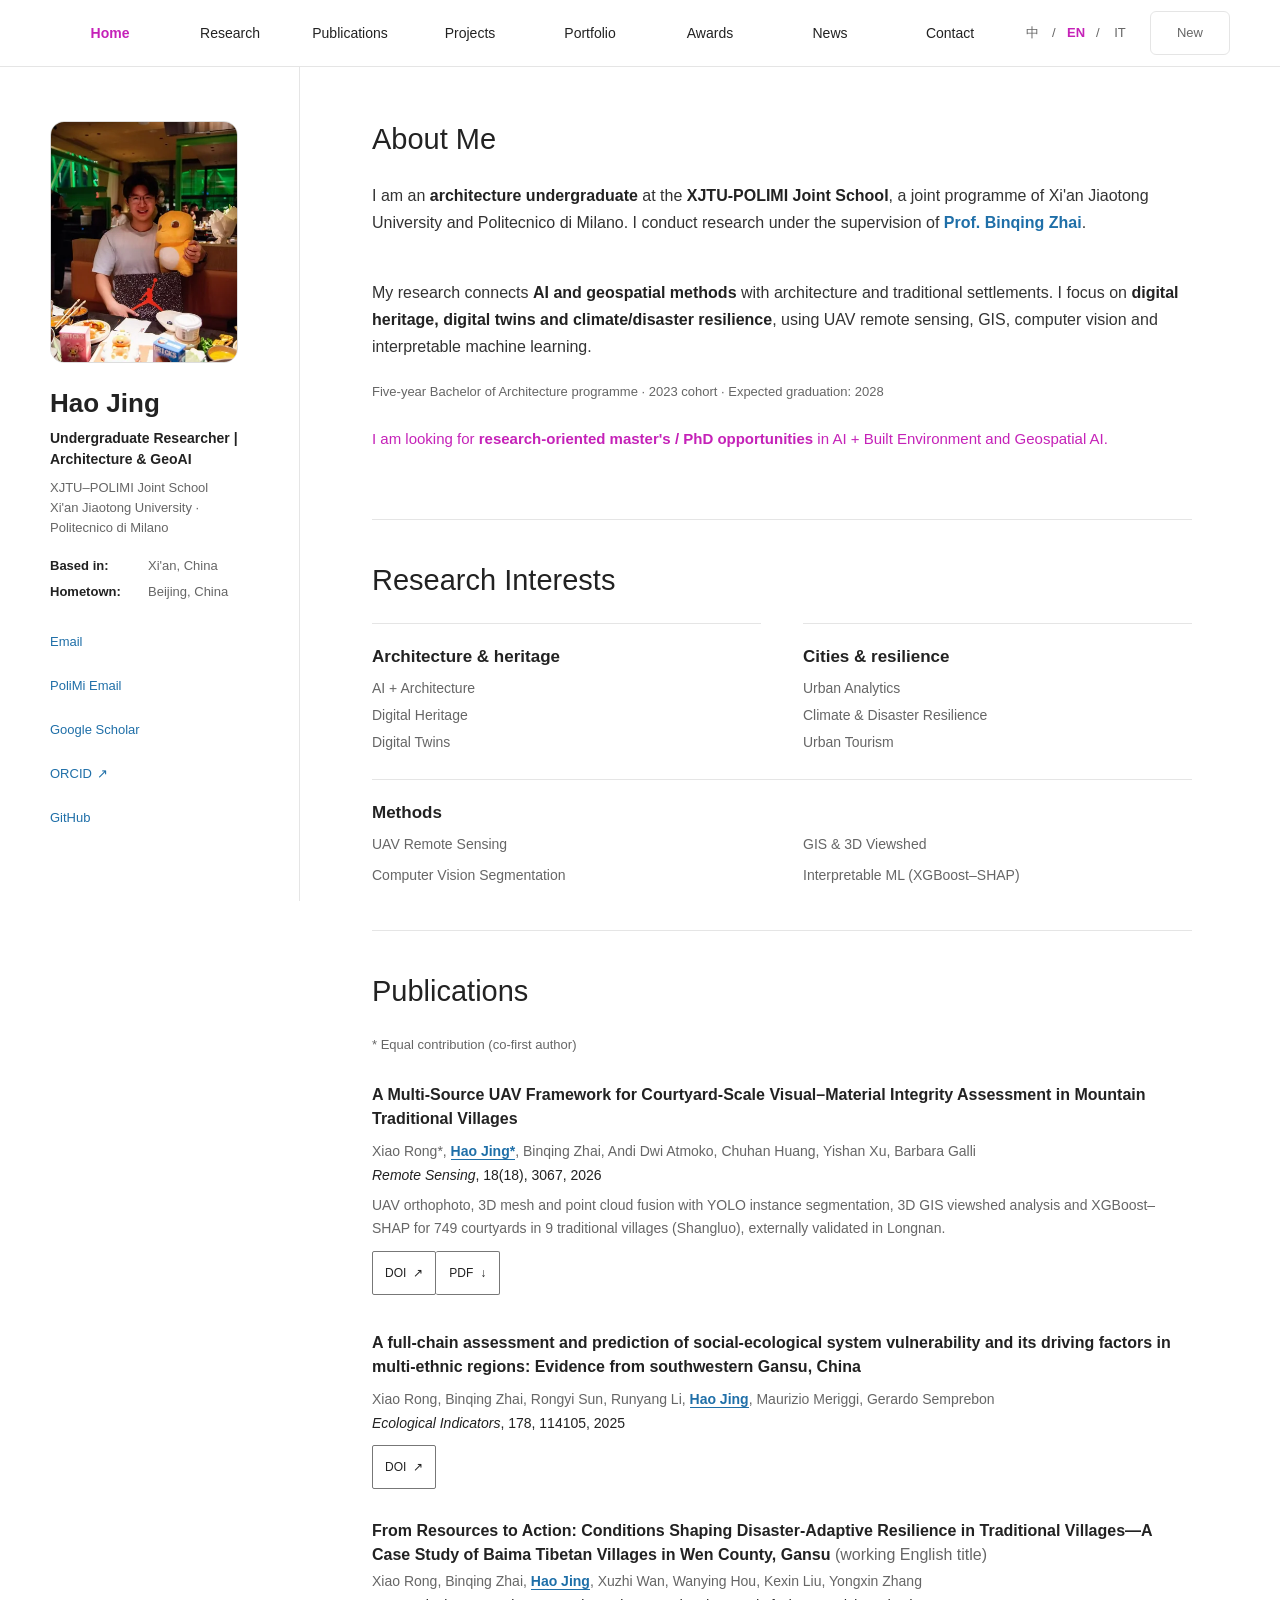
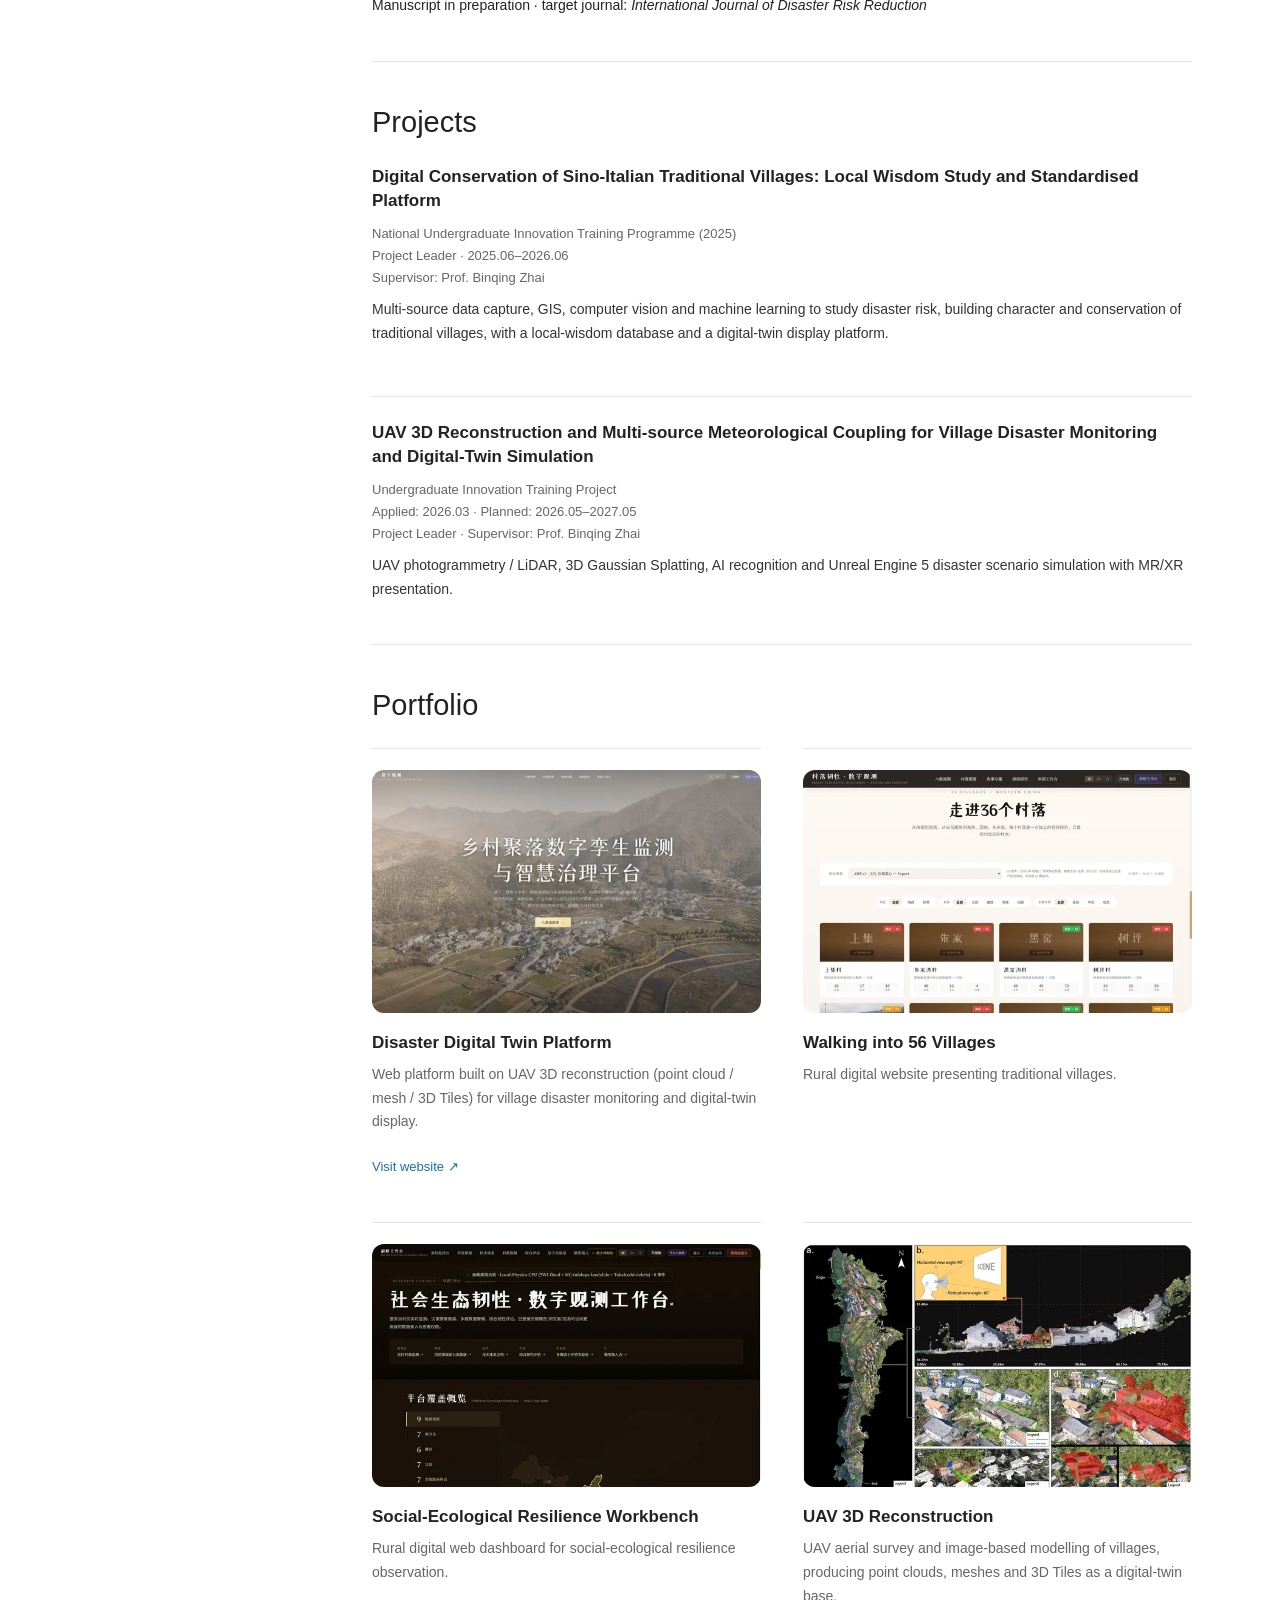
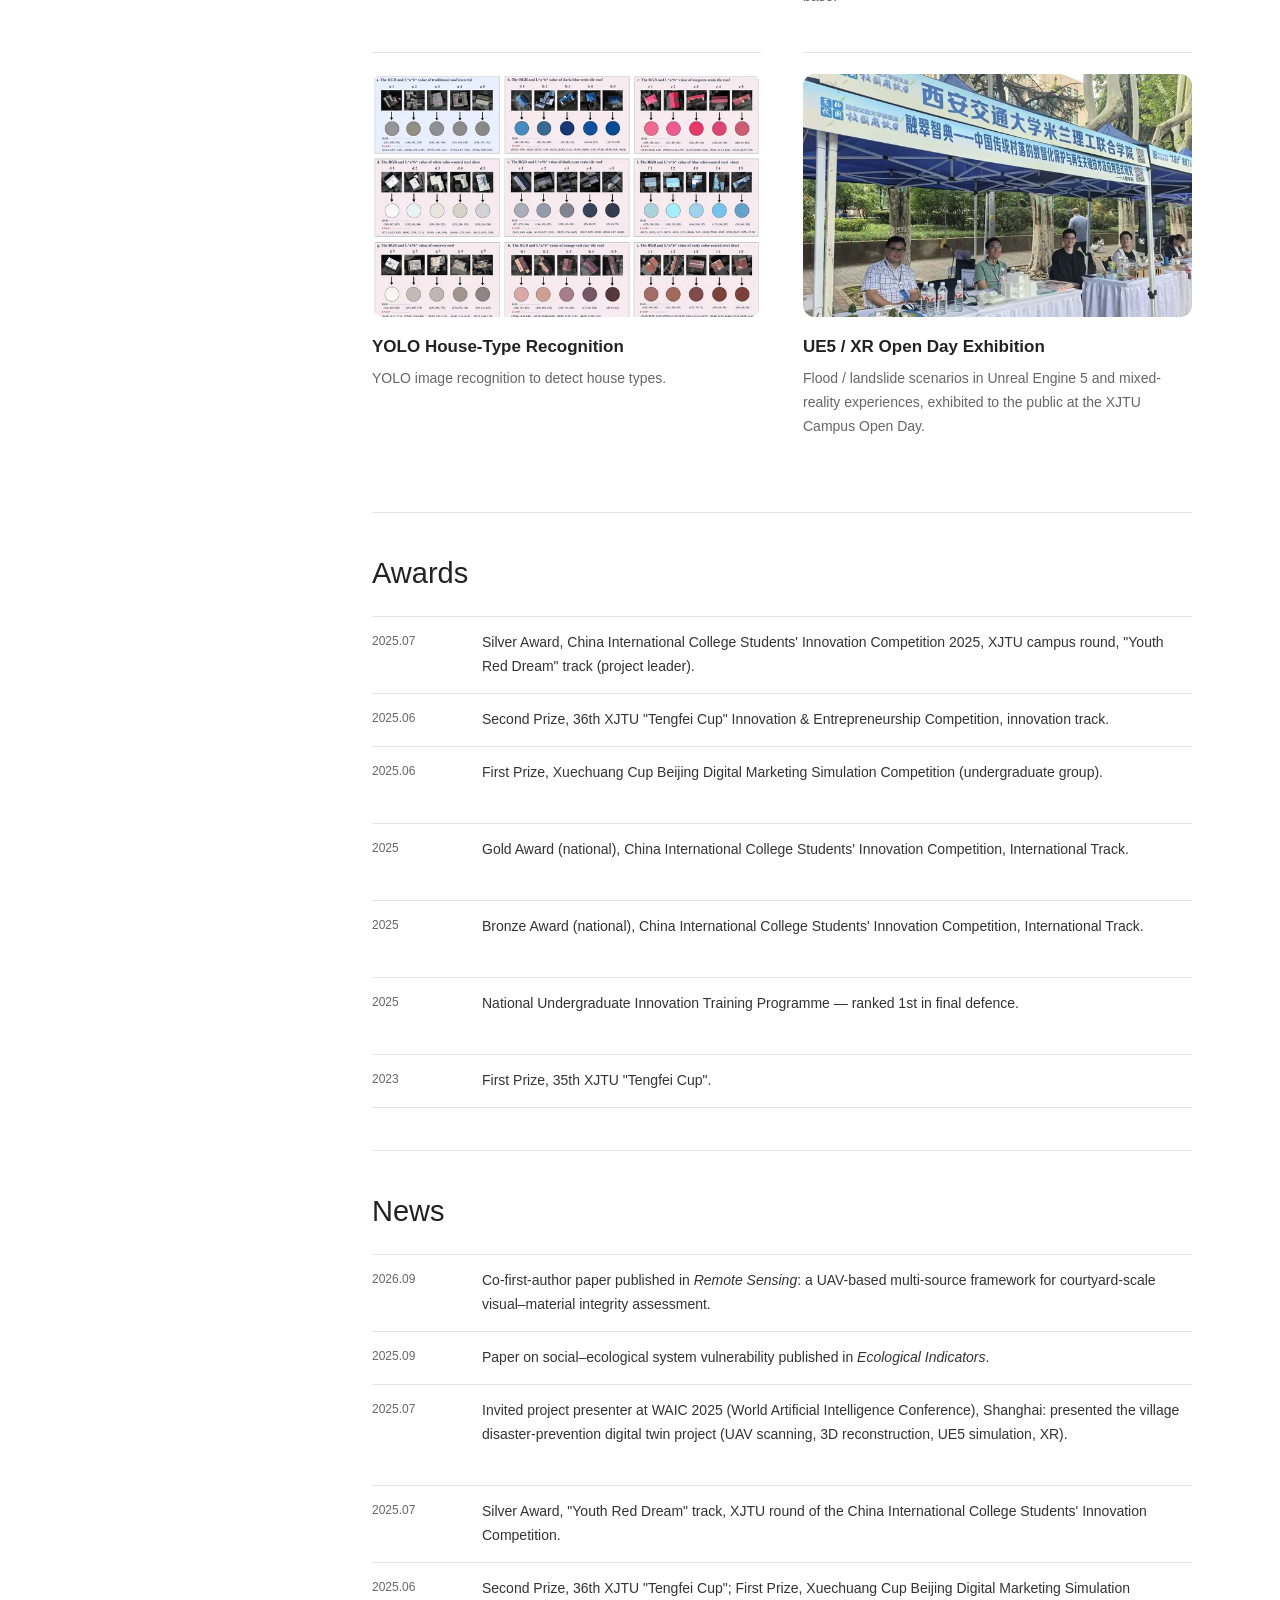
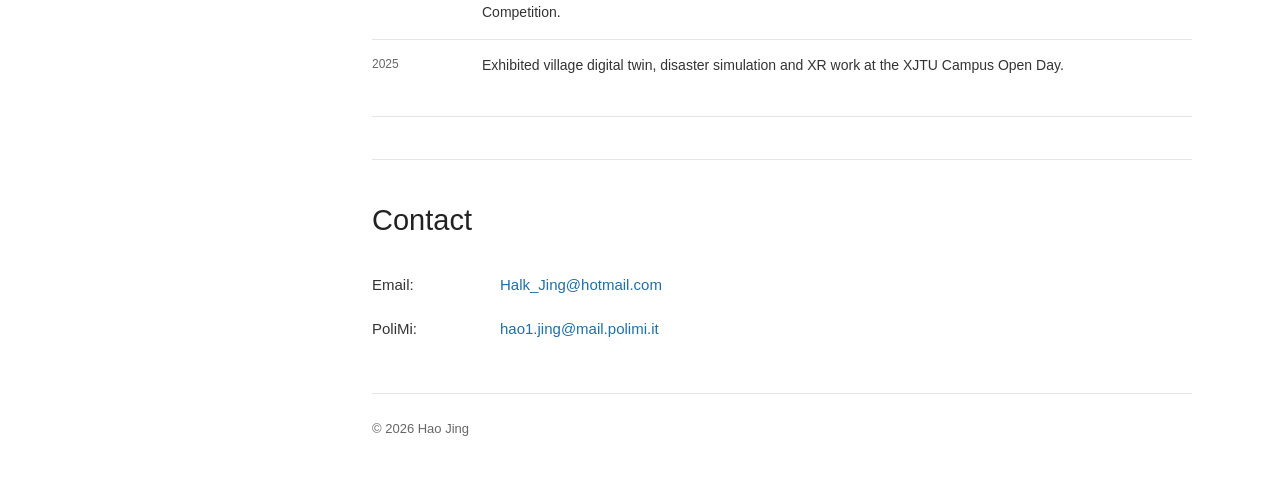
==== legacy.html @ ee5619d1 "Publish the November 18 academic homepage at the repository root. Copy the new supplied archive byte" ====
<!DOCTYPE html>

<html data-version="legacy" lang="en">
<head>
<meta charset="utf-8"/>
<meta content="width=device-width, initial-scale=1" name="viewport"/>
<title>Hao Jing | Architecture &amp; GeoAI</title>
<meta content="Hao Jing, an undergraduate researcher in Architecture and GeoAI at the XJTU–POLIMI Joint School, studies digital heritage, UAV remote sensing, GIS and resilience." name="description"/>
<meta content="Hao Jing / 荆昊" name="author"/>
<meta content="#193e50" name="theme-color"/>
<link href="https://halkxjtu.github.io/" rel="canonical"/>
<meta content="website" property="og:type"/>
<meta content="https://halkxjtu.github.io/" property="og:url"/>
<meta content="Hao Jing / 荆昊" property="og:site_name"/>
<meta content="Hao Jing | Architecture &amp; GeoAI" property="og:title"/>
<meta content="Hao Jing, an undergraduate researcher in Architecture and GeoAI at the XJTU–POLIMI Joint School, studies digital heritage, UAV remote sensing, GIS and resilience." property="og:description"/>
<meta content="en_US" property="og:locale"/>
<meta content="zh_CN" property="og:locale:alternate"/>
<meta content="it_IT" property="og:locale:alternate"/>
<meta content="https://halkxjtu.github.io/assets/social-card.png" property="og:image"/>
<meta content="1200" property="og:image:width"/>
<meta content="630" property="og:image:height"/>
<meta content="Hao Jing / 荆昊 — AI + Architecture — XJTU-POLIMI Joint School" property="og:image:alt"/>
<meta content="summary_large_image" name="twitter:card"/>
<meta content="Hao Jing | Architecture &amp; GeoAI" name="twitter:title"/>
<meta content="Hao Jing, an undergraduate researcher in Architecture and GeoAI at the XJTU–POLIMI Joint School, studies digital heritage, UAV remote sensing, GIS and resilience." name="twitter:description"/>
<meta content="https://halkxjtu.github.io/assets/social-card.png" name="twitter:image"/>
<meta content="Hao Jing / 荆昊 — AI + Architecture — XJTU-POLIMI Joint School" name="twitter:image:alt"/>
<link href="assets/favicon.svg" rel="icon" type="image/svg+xml"/>
<link href="assets/favicon-32.png" rel="icon" sizes="32x32" type="image/png"/>
<link href="assets/apple-touch-icon.png" rel="apple-touch-icon"/>
<link href="legacy.css?v=b54c05b643" rel="stylesheet"/>
<link rel="stylesheet" href="version-switch.css?v=4fd8b96fe4"/>
</head>
<body>
<span class="sr-only" data-i18n="link.newTab" id="new-tab-hint">Opens in a new tab</span>
<a class="skip-link" data-i18n="skip" href="#main-content">Skip to content</a>
<header class="top-header">
<nav aria-label="Primary navigation" class="top-nav" data-i18n-aria-label="nav.label">
<div class="nav-main">
<a aria-current="location" class="brand" data-i18n="nav.home" href="#about">Home</a>
<button aria-controls="nav-links" aria-expanded="false" aria-label="Open menu" class="menu-btn" data-i18n-aria-label="menu.open" type="button"><span aria-hidden="true">☰</span></button>
<div class="nav-links" id="nav-links"><a class="compact-home" data-i18n="nav.home" href="#about">Home</a>
<a data-i18n="nav.researchLink" href="#research">Research</a>
<a data-i18n="nav.pubs" href="#publications">Publications</a>
<a data-i18n="nav.projects" href="#projects">Projects</a>
<a data-i18n="nav.portfolio" href="#portfolio">Portfolio</a>
<a data-i18n="nav.awards" href="#awards">Awards</a>
<a data-i18n="nav.news" href="#news">News</a>
<a data-i18n="nav.contact" href="#contact">Contact</a>
</div>
</div>
<div class="header-actions"><div aria-label="Language selection" class="lang-toggle" data-i18n-aria-label="lang.label" role="group">
<button aria-label="切换为中文" aria-pressed="false" data-lang="zh" lang="zh-CN" type="button">中</button>
<button aria-label="Switch to English" aria-pressed="true" data-lang="en" lang="en" type="button">EN</button>
<button aria-label="Passa all'italiano" aria-pressed="false" data-lang="it" lang="it" type="button">IT</button>
</div><a aria-label="Switch to the new homepage" class="version-switch" data-i18n="version.new" data-i18n-aria-label="version.newLabel" data-version-link="index.html" href="index.html" target="_self">New</a></div>
</nav>
</header>
<div class="site-shell">
<aside class="profile-sidebar">
<figure class="portrait profile-photo">
<picture><source sizes="(max-width: 900px) 156px, 188px" srcset="assets/profile-360.webp 360w, assets/profile-720.webp 720w" type="image/webp"/><img alt="Portrait of Hao Jing" data-i18n-alt="photo.alt" decoding="async" fetchpriority="high" height="1620" src="assets/profile.jpg" width="1080"/></picture>
</figure>
<h1 data-i18n="name">Hao Jing</h1>
<p class="role" data-i18n="role"><strong>Undergraduate Researcher |<br/>Architecture &amp; GeoAI</strong></p>
<p class="sidebar-affiliation"><span data-i18n="sidebar.school">XJTU–POLIMI Joint School</span><br/><span class="affiliation-unit"><span data-i18n="sidebar.university">Xi'an Jiaotong University</span> ·</span> <span class="affiliation-unit" data-i18n="sidebar.polimi">Politecnico di Milano</span></p>
<div class="sidebar-locations">
<p><strong data-i18n="sidebar.basedLabel">Based in:</strong> <span data-i18n="sidebar.based">Xi'an, China</span></p>
<p><strong data-i18n="sidebar.hometownLabel">Hometown:</strong> <span data-i18n="sidebar.hometown">Beijing, China</span></p>
</div>
<ul class="side-links">
<li><a aria-label="Primary email: Halk_Jing@hotmail.com" data-i18n="email.primary" data-i18n-aria-label="email.primaryLabel" href="mailto:Halk_Jing@hotmail.com">Email</a></li>
<li><a aria-label="PoliMi email: hao1.jing@mail.polimi.it" data-i18n="email.polimi" data-i18n-aria-label="email.polimiLabel" href="mailto:hao1.jing@mail.polimi.it">PoliMi Email</a></li>
<li><a aria-label="Hao Jing on Google Scholar" data-i18n="scholar" data-i18n-aria-label="scholar.label" href="https://scholar.google.com/citations?user=rJ9TlFcAAAAJ&amp;hl=en" rel="noopener noreferrer" target="_blank">Google Scholar</a></li>
<li><a aria-label="Hao Jing on ORCID (opens in a new tab)" class="orcid-link" data-i18n-aria-label="orcid.label" href="https://orcid.org/0009-0009-9396-4258" rel="noopener noreferrer" target="_blank">ORCID <span aria-hidden="true">↗</span></a></li>
<li><a aria-label="Hao Jing on GitHub" data-i18n="github" data-i18n-aria-label="github.label" href="https://github.com/HalkXJTU" rel="noopener noreferrer" target="_blank">GitHub</a></li>
<!-- CV: add the verified local PDF path before making a CV link visible. -->
</ul>
</aside>
<main class="content" id="main-content" tabindex="-1">
<section id="about">
<h2 data-i18n="nav.about">About Me</h2>
<p data-i18n="about.p1">I am an <strong>architecture undergraduate</strong> at the <strong>XJTU-POLIMI Joint School</strong>, a joint programme of Xi'an Jiaotong University and Politecnico di Milano. I conduct research under the supervision of <strong class="person-name"><a href="https://gr.xjtu.edu.cn/bqzhai/" rel="noopener noreferrer" target="_blank">Prof. Binqing Zhai</a></strong>.</p>
<p data-i18n="about.p2">My research connects <strong>AI and geospatial methods</strong> with architecture and traditional settlements. I focus on <strong>digital heritage, digital twins and climate/disaster resilience</strong>, using UAV remote sensing, GIS, computer vision and interpretable machine learning.</p>
<p class="education-note" data-i18n="about.education">Five-year Bachelor of Architecture programme · 2023 cohort · Expected graduation: 2028</p>
<p class="note" data-i18n="about.p3">I am looking for <strong>research-oriented master's / PhD opportunities</strong> in AI + Built Environment and Geospatial AI.</p>
</section>
<section id="research">
<h2 data-i18n="nav.research">Research Interests</h2>
<div class="research-groups">
<article><h3 data-i18n="research.builtTitle">Architecture &amp; heritage</h3><ul class="topic-list"><li data-i18n="r1">AI + Architecture</li><li data-i18n="r7">Digital Heritage</li><li data-i18n="r6">Digital Twins</li></ul></article>
<article><h3 data-i18n="research.citiesTitle">Cities &amp; resilience</h3><ul class="topic-list"><li data-i18n="r8">Urban Analytics</li><li data-i18n="research.resilience">Climate &amp; Disaster Resilience</li><li data-i18n="r10">Urban Tourism</li></ul></article>
</div>
<div class="research-methods"><h3 data-i18n="research.methodsTitle">Methods</h3><ul class="method-list"><li data-i18n="r2">UAV Remote Sensing</li><li data-i18n="r3">GIS &amp; 3D Viewshed</li><li data-i18n="r4">Computer Vision Segmentation</li><li data-i18n="r5">Interpretable ML (XGBoost–SHAP)</li></ul></div>
</section>
<section id="publications">
<h2 data-i18n="nav.pubs">Publications</h2>
<p class="muted small" data-i18n="pubs.note">* Equal contribution (co-first author)</p>
<ol class="pubs" role="list">
<li>
<h3 class="pub-title" lang="en"><a href="https://doi.org/10.3390/rs18183067" rel="noopener noreferrer" target="_blank">A Multi-Source UAV Framework for Courtyard-Scale Visual–Material Integrity Assessment in Mountain Traditional Villages</a></h3>
<div class="pub-authors" lang="en">Xiao Rong*, <a class="author-profile" href="https://orcid.org/0009-0009-9396-4258" rel="noopener noreferrer" target="_blank"><strong>Hao Jing*</strong></a>, Binqing Zhai, Andi Dwi Atmoko, Chuhan Huang, Yishan Xu, Barbara Galli</div>
<div class="pub-venue" lang="en"><i>Remote Sensing</i>, 18(18), 3067, 2026</div>
<p class="pub-desc" data-i18n="p1.desc">UAV orthophoto, 3D mesh and point cloud fusion with YOLO instance segmentation, 3D GIS viewshed analysis and XGBoost–SHAP for 749 courtyards in 9 traditional villages (Shangluo), externally validated in Longnan.</p>
<div class="pub-actions"><a aria-label="DOI: A Multi-Source UAV Framework" class="resource-link" data-i18n-aria-label="p1.doi" href="https://doi.org/10.3390/rs18183067" rel="noopener noreferrer" target="_blank">DOI <span aria-hidden="true">↗</span></a><a aria-label="PDF: A Multi-Source UAV Framework" class="resource-link" data-i18n-aria-label="p1.pdf" href="https://www.mdpi.com/2072-4292/18/18/3067/pdf" rel="noopener noreferrer" target="_blank">PDF <span aria-hidden="true">↓</span></a></div>
</li>
<li>
<h3 class="pub-title" lang="en"><a href="https://doi.org/10.1016/j.ecolind.2025.114105" rel="noopener noreferrer" target="_blank">A full-chain assessment and prediction of social-ecological system vulnerability and its driving factors in multi-ethnic regions: Evidence from southwestern Gansu, China</a></h3>
<div class="pub-authors" lang="en">Xiao Rong, Binqing Zhai, Rongyi Sun, Runyang Li, <a class="author-profile" href="https://orcid.org/0009-0009-9396-4258" rel="noopener noreferrer" target="_blank"><strong>Hao Jing</strong></a>, Maurizio Meriggi, Gerardo Semprebon</div>
<div class="pub-venue" lang="en"><i>Ecological Indicators</i>, 178, 114105, 2025</div>
<div class="pub-actions"><a aria-label="DOI: A full-chain assessment and prediction" class="resource-link" data-i18n-aria-label="p2.doi" href="https://doi.org/10.1016/j.ecolind.2025.114105" rel="noopener noreferrer" target="_blank">DOI <span aria-hidden="true">↗</span></a></div>
<!-- PDF: add only after a public PDF URL or author manuscript has been verified. -->
</li>
<li class="pub-working">
<h3 class="pub-title" data-i18n="p3.t">From Resources to Action: Conditions Shaping Disaster-Adaptive Resilience in Traditional Villages—A Case Study of Baima Tibetan Villages in Wen County, Gansu <span class="working-title">(working English title)</span></h3>
<div class="pub-authors" data-i18n="p3.a">Xiao Rong, Binqing Zhai, <a class="author-profile" href="https://orcid.org/0009-0009-9396-4258" rel="noopener noreferrer" target="_blank"><strong>Hao Jing</strong></a>, Xuzhi Wan, Wanying Hou, Kexin Liu, Yongxin Zhang</div>
<div class="pub-venue" data-i18n="p3.v">Manuscript in preparation · target journal: <i>International Journal of Disaster Risk Reduction</i></div>
</li>
</ol>
<!-- Manuscript 3: confirm the final English title, official author spellings, submission status and any public links before updating. -->
</section>
<section id="projects">
<h2 data-i18n="nav.projects">Projects</h2>
<div class="card">
<h3 data-i18n="pj1.t">Digital Conservation of Sino-Italian Traditional Villages: Local Wisdom Study and Standardised Platform</h3>
<p class="muted small" data-i18n="pj1.m">National Undergraduate Innovation Training Programme (2025)<br/>Project Leader · 2025.06–2026.06<br/>Supervisor: Prof. Binqing Zhai</p>
<p data-i18n="pj1.d">Multi-source data capture, GIS, computer vision and machine learning to study disaster risk, building character and conservation of traditional villages, with a local-wisdom database and a digital-twin display platform.</p>
</div>
<div class="card">
<h3 data-i18n="pj2.t">UAV 3D Reconstruction and Multi-source Meteorological Coupling for Village Disaster Monitoring and Digital-Twin Simulation</h3>
<p class="muted small" data-i18n="pj2.m">Undergraduate Innovation Training Project<br/>Applied: 2026.03 · Planned: 2026.05–2027.05<br/>Project Leader · Supervisor: Prof. Binqing Zhai</p>
<p data-i18n="pj2.d">UAV photogrammetry / LiDAR, 3D Gaussian Splatting, AI recognition and Unreal Engine 5 disaster scenario simulation with MR/XR presentation.</p>
</div>
</section>
<section id="portfolio">
<h2 data-i18n="nav.portfolio">Portfolio</h2>
<div class="pf-grid">
<article class="pf-card"><div class="pf-media"><picture><source sizes="(max-width: 600px) calc(100vw - 32px), (max-width: 900px) calc((100vw - 82px) / 2), 389px" srcset="assets/twin-platform-640.webp 640w, assets/twin-platform-1080.webp 1080w" type="image/webp"/><img alt="Rural settlement digital twin platform homepage" data-i18n-alt="pf1.alt" decoding="async" height="900" loading="lazy" src="assets/twin-platform.jpg" width="1600"/></picture></div><div class="pf-body"><h3 data-i18n="pf1.t">Disaster Digital Twin Platform</h3><p data-i18n="pf1.d">Web platform built on UAV 3D reconstruction (point cloud / mesh / 3D Tiles) for village disaster monitoring and digital-twin display.</p><a class="pf-link" data-i18n="pf.visit" href="http://8.146.229.40/disaster-twin" rel="noopener noreferrer" target="_blank">Visit website ↗ <span class="sr-only">(opens in a new tab)</span></a></div></article>
<article class="pf-card"><div class="pf-media"><picture><source sizes="(max-width: 600px) calc(100vw - 32px), (max-width: 900px) calc((100vw - 82px) / 2), 389px" srcset="assets/villages-56-640.webp 640w, assets/villages-56-1080.webp 1080w" type="image/webp"/><img alt="Traditional village website overview" data-i18n-alt="pf2.alt" decoding="async" height="1382" loading="lazy" src="assets/villages-56.jpg" width="1600"/></picture></div><div class="pf-body"><h3 data-i18n="pf2.t">Walking into 56 Villages</h3><p data-i18n="pf2.d">Rural digital website presenting traditional villages.</p></div></article>
<article class="pf-card"><div class="pf-media"><picture><source sizes="(max-width: 600px) calc(100vw - 32px), (max-width: 900px) calc((100vw - 82px) / 2), 389px" srcset="assets/resilience-workbench-640.webp 640w, assets/resilience-workbench-1080.webp 1080w" type="image/webp"/><img alt="Social-ecological resilience observation dashboard" data-i18n-alt="pf3.alt" decoding="async" height="1382" loading="lazy" src="assets/resilience-workbench.jpg" width="1600"/></picture></div><div class="pf-body"><h3 data-i18n="pf3.t">Social-Ecological Resilience Workbench</h3><p data-i18n="pf3.d">Rural digital web dashboard for social-ecological resilience observation.</p></div></article>
<article class="pf-card"><div class="pf-media"><picture><source sizes="(max-width: 600px) calc(100vw - 32px), (max-width: 900px) calc((100vw - 82px) / 2), 389px" srcset="assets/uav-reconstruction-640.webp 640w, assets/uav-reconstruction-1080.webp 1080w" type="image/webp"/><img alt="UAV village reconstruction: point clouds, mesh and mapped buildings" data-i18n-alt="pf4.alt" decoding="async" height="1051" loading="lazy" src="assets/uav-reconstruction.jpg" width="1600"/></picture></div><div class="pf-body"><h3 data-i18n="pf4.t">UAV 3D Reconstruction</h3><p data-i18n="pf4.d">UAV aerial survey and image-based modelling of villages, producing point clouds, meshes and 3D Tiles as a digital-twin base.</p></div></article>
<article class="pf-card"><div class="pf-media"><picture><source sizes="(max-width: 600px) calc(100vw - 32px), (max-width: 900px) calc((100vw - 82px) / 2), 389px" srcset="assets/yolo-house-types-640.webp 640w, assets/yolo-house-types-1080.webp 1080w" type="image/webp"/><img alt="YOLO house-type recognition results and comparison charts" data-i18n-alt="pf5.alt" decoding="async" height="1360" loading="lazy" src="assets/yolo-house-types.jpg" width="1600"/></picture></div><div class="pf-body"><h3 data-i18n="pf5.t">YOLO House-Type Recognition</h3><p data-i18n="pf5.d">YOLO image recognition to detect house types.</p></div></article>
<article class="pf-card"><div class="pf-media"><picture><source sizes="(max-width: 600px) calc(100vw - 32px), (max-width: 900px) calc((100vw - 82px) / 2), 389px" srcset="assets/open-day-640.webp 640w, assets/open-day-1080.webp 1080w" type="image/webp"/><img alt="Village digital twin and XR exhibition at the XJTU Campus Open Day" data-i18n-alt="pf6.alt" decoding="async" height="1200" loading="lazy" src="assets/open-day.jpg" width="1600"/></picture></div><div class="pf-body"><h3 data-i18n="pf6.t">UE5 / XR Open Day Exhibition</h3><p data-i18n="pf6.d">Flood / landslide scenarios in Unreal Engine 5 and mixed-reality experiences, exhibited to the public at the XJTU Campus Open Day.</p></div></article>
</div>
<!-- Portfolio items 2–6: add verified destination URLs before displaying links. -->
</section>
<section id="awards">
<h2 data-i18n="nav.awards">Awards</h2>
<ul class="news">
<li><span class="date">2025.07</span> <span data-i18n="a1">Silver Award, China International College Students' Innovation Competition 2025, XJTU campus round, "Youth Red Dream" track (project leader).</span></li>
<li><span class="date">2025.06</span> <span data-i18n="a2">Second Prize, 36th XJTU "Tengfei Cup" Innovation &amp; Entrepreneurship Competition, innovation track.</span></li>
<li><span class="date">2025.06</span> <span data-i18n="a7">First Prize, Xuechuang Cup Beijing Digital Marketing Simulation Competition (undergraduate group).</span></li>
<li><span class="date">2025</span> <span data-i18n="a3">Gold Award (national), China International College Students' Innovation Competition, International Track.</span></li>
<li><span class="date">2025</span> <span data-i18n="a4">Bronze Award (national), China International College Students' Innovation Competition, International Track.</span></li>
<li><span class="date">2025</span> <span data-i18n="a6">National Undergraduate Innovation Training Programme — ranked 1st in final defence.</span></li>
<li><span class="date">2023</span> <span data-i18n="a5">First Prize, 35th XJTU "Tengfei Cup".</span></li>
</ul>
</section>
<section id="news">
<h2 data-i18n="nav.news">News</h2>
<ul class="news">
<li><span class="date">2026.09</span> <span data-i18n="n1">Co-first-author paper published in <i>Remote Sensing</i>: a UAV-based multi-source framework for courtyard-scale visual–material integrity assessment.</span></li>
<li><span class="date">2025.09</span> <span data-i18n="n2">Paper on social–ecological system vulnerability published in <i>Ecological Indicators</i>.</span></li>
<li><span class="date">2025.07</span> <span data-i18n="n3">Invited project presenter at WAIC 2025 (World Artificial Intelligence Conference), Shanghai: presented the village disaster-prevention digital twin project (UAV scanning, 3D reconstruction, UE5 simulation, XR).</span></li>
<li><span class="date">2025.07</span> <span data-i18n="n6">Silver Award, "Youth Red Dream" track, XJTU round of the China International College Students' Innovation Competition.</span></li>
<li><span class="date">2025.06</span> <span data-i18n="n7">Second Prize, 36th XJTU "Tengfei Cup"; First Prize, Xuechuang Cup Beijing Digital Marketing Simulation Competition.</span></li>
<li><span class="date">2025</span> <span data-i18n="n5">Exhibited village digital twin, disaster simulation and XR work at the XJTU Campus Open Day.</span></li>
</ul>
</section>
<section id="contact">
<h2 data-i18n="nav.contact">Contact</h2>
<div class="contact-row"><span data-i18n="contact.l">Email:</span><a href="mailto:Halk_Jing@hotmail.com">Halk_Jing@hotmail.com</a></div>
<div class="contact-row"><span data-i18n="contact.s">PoliMi:</span><a href="mailto:hao1.jing@mail.polimi.it">hao1.jing@mail.polimi.it</a></div>
</section>
<footer class="muted small" data-i18n="footer">© 2026 Hao Jing</footer>
</main>
</div>

<script defer="" src="translations.js?v=9507873baf"></script><script defer="" src="legacy.js?v=46d85815f6"></script><script defer="" src="version-switch.js?v=36f4c1f48b"></script></body>
</html>
---- legacy.css ----
/* Visual reference: https://jinruii.github.io/ (reviewed 2026-11-17). */
:root {
  --text: #333333;
  --heading: #222222;
  --muted: #666666;
  --line: #e5e5e5;
  --link: #1f6fa8;
  --link-hover: #174f78;
  --accent: #c522b8;
}
* { box-sizing: border-box; }
html { scroll-behavior: smooth; }
body { margin: 0; background: #fff; color: var(--text); font-family: Arial, "PingFang SC", "Microsoft YaHei", sans-serif; font-size: 15px; line-height: 1.7; }
button { font: inherit; }
a { color: var(--link); text-decoration: none; }
a:hover { color: var(--link-hover); text-decoration: underline; }
::selection { background: #dcecf7; }
:focus-visible { outline: 2px solid var(--link); outline-offset: 4px; }
[hidden] { display: none !important; }
.sr-only { position: absolute; width: 1px; height: 1px; padding: 0; margin: -1px; overflow: hidden; clip-path: inset(50%); white-space: nowrap; border: 0; }
.skip-link { position: fixed; top: 8px; left: 16px; z-index: 100; padding: 8px 12px; border: 2px solid var(--link); background: #fff; transform: translateY(-160%); }
.skip-link:focus { transform: translateY(0); }
.top-header { position: sticky; top: 0; z-index: 50; background: rgba(255,255,255,.98); border-bottom: 1px solid var(--line); }
.top-nav { position: relative; width: min(1180px, calc(100% - 48px)); min-height: 66px; margin: 0 auto; display: grid; grid-template-columns: minmax(0,1fr) 132px; align-items: center; }
.nav-main { display: grid; grid-template-columns: repeat(8,minmax(0,1fr)); min-width: 0; }
.brand, .nav-links a { color: var(--heading); font-size: 16px; line-height: 1; white-space: nowrap; }
.brand { font-weight: 400; }
.nav-links { display: contents; }
.brand, .nav-links a { display: flex; align-items: center; justify-content: center; min-height: 66px; padding: 0 8px; text-align: center; }
.top-nav a[aria-current] { color: var(--accent); font-weight: 600; }
.top-nav a:hover { color: var(--link); text-decoration: none; }
.lang-toggle { display: flex; align-items: center; color: var(--muted); font-size: 13px; white-space: nowrap; }
.lang-toggle button { position: relative; width: 44px; min-height: 44px; flex: 0 0 44px; border: 0; background: transparent; padding: 8px 5px; color: inherit; cursor: pointer; }
.lang-toggle button + button::before { content: "/"; position: absolute; left: -2px; color: var(--muted); font-weight: 400; pointer-events: none; }
.lang-toggle button:hover { color: var(--link); }
.lang-toggle button[aria-pressed="true"] { color: var(--accent); font-weight: 600; }
.menu-btn { display: none; border: 0; background: transparent; color: var(--heading); font-size: 22px; cursor: pointer; }
.site-shell { width: min(1180px, calc(100% - 48px)); margin: 0 auto; display: grid; grid-template-columns: 250px minmax(0,1fr); gap: 72px; align-items: start; }
.profile-sidebar { position: sticky; top: 66px; min-height: calc(100vh - 66px); padding: 54px 34px 48px 0; border-right: 1px solid var(--line); }
.profile-photo { position: relative; display: block; width: 188px; height: 242px; margin: 0 0 24px; overflow: hidden; border-radius: 14px; border: 1px solid #ddd; background: #fff; }
.profile-photo picture { position: absolute; inset: 0; display: block; }
.profile-photo img { display: block; width: 100%; height: 100%; object-fit: cover; object-position: 50% 40%; }
.profile-sidebar h1 { margin: 0 0 8px; color: var(--heading); font-size: 26px; line-height: 1.25; font-weight: 600; }
.profile-sidebar h1 small { margin-left: 5px; color: var(--muted); font-size: 16px; font-weight: 400; }
.role { margin: 0 0 8px; color: var(--heading); font-size: 14px; line-height: 1.5; }
.muted { color: var(--muted); }
.small { font-size: 13px; }
.profile-sidebar > .muted { margin: 0 0 8px; font-size: 13px; line-height: 1.55; }
.sidebar-affiliation { margin: 0 0 8px; color: var(--muted); font-size: 13px; line-height: 1.55; }
.affiliation-unit { display: inline-block; max-width: 100%; }
.sidebar-locations { margin-top: 16px; color: var(--muted); font-size: 13px; line-height: 1.65; }
.sidebar-locations p { display: grid; grid-template-columns: var(--location-label-width,96px) minmax(0,1fr); column-gap: 6px; margin: 0 0 4px; }
.side-links { display: flex; flex-direction: column; gap: 0; list-style: none; margin: 17px 0 0; padding: 0; font-size: 13px; }
.side-links a { display: flex; align-items: center; gap: 5px; width: 100%; min-height: 44px; overflow-wrap: anywhere; }
.content { width: 100%; max-width: 820px; min-width: 0; padding: 54px 0 42px; }
.content:focus { outline: none; }
section { padding: 42px 0; scroll-margin-top: 88px; border-bottom: 1px solid var(--line); }
section:first-child { padding-top: 0; }
h2 { margin: 0 0 24px; color: var(--heading); font-size: 29px; line-height: 1.25; font-weight: 400; }
h3 { margin: 0 0 7px; color: var(--heading); font-size: 17px; line-height: 1.45; font-weight: 600; }
p { margin: 0 0 15px; }
strong { color: var(--heading); }
.person-name { white-space: nowrap; }
#about > p { font-size: 16px; }
#about > .education-note { margin: 20px 0 0; color: var(--muted); font-size: 13px; }
#about > .note { margin: 23px 0 0; padding: 0; border: 0; color: var(--accent); font-size: 15px; line-height: 1.65; }
.note strong { color: inherit; }
.tags { display: grid; grid-template-columns: repeat(2,minmax(0,1fr)); column-gap: 42px; row-gap: 7px; list-style: none; margin: 0; padding: 0; }
.tags li { padding: 2px 0; font-size: 15px; }
.research-groups { display: grid; grid-template-columns: repeat(2,minmax(0,1fr)); gap: 42px; }
.research-groups article { padding: 21px 0; border-top: 1px solid var(--line); }
.research-groups p, .research-methods p { margin: 0; color: var(--muted); font-size: 14px; }
.research-methods { padding-top: 21px; border-top: 1px solid var(--line); }
.topic-list, .method-list { list-style: none; margin: 0; padding: 0; color: var(--muted); font-size: 14px; }
.topic-list li { margin: 3px 0; }
.method-list { display: grid; grid-template-columns: repeat(2,minmax(0,1fr)); gap: 7px 42px; }
.pubs { list-style: none; margin: 20px 0 0; padding: 0; }
.pubs > li { margin: 0; padding: 0 0 30px; }
.pubs > li:last-child { padding-bottom: 0; }
.pub-title { margin: 0 0 4px; color: var(--heading); font-size: 16px; font-weight: 600; line-height: 1.5; }
.pub-title a { display: block; min-height: 44px; padding: 6px 0; color: inherit; }
.pub-title a:hover { color: var(--link); }
.pub-authors, .pub-venue { margin: 2px 0; color: var(--muted); font-size: 14px; line-height: 1.55; }
.pub-authors .author-profile { color: var(--link); border-bottom: 1px solid currentColor; }
.pub-authors strong { color: inherit; font-weight: 600; }
.pub-venue { color: var(--heading); }
.pub-desc { margin: 8px 0 0; color: var(--muted); font-size: 14px; line-height: 1.65; }
.working-title { color: var(--muted); font-weight: 400; }
.pub-actions { display: flex; flex-wrap: wrap; gap: 0; margin-top: 10px; }
.resource-link { display: inline-flex; min-width: 64px; min-height: 44px; align-items: center; justify-content: center; gap: 7px; padding: 8px 12px; border: 1px solid #777; border-radius: 2px; background: #fff; color: var(--heading); font-size: 12px; line-height: 1; }
.resource-link + .resource-link { border-left: 0; }
.resource-link:hover { border-color: var(--link); color: var(--link); text-decoration: none; }
.card { padding: 0; margin: 0; }
.card + .card { margin-top: 26px; padding-top: 24px; border-top: 1px solid var(--line); }
.card p { margin: 8px 0 0; font-size: 14px; }
.card .small { font-size: 13px; }
.pf-grid { display: grid; grid-template-columns: repeat(2,minmax(0,1fr)); column-gap: 42px; row-gap: 12px; }
.pf-card { min-width: 0; padding: 21px 0; border-top: 1px solid var(--line); }
.pf-media { overflow: hidden; border-radius: 12px; background: #f2f2f2; }
.pf-media picture { display: block; }
.pf-card img { display: block; width: 100%; height: auto; aspect-ratio: 16/10; object-fit: cover; object-position: center top; transition: transform 320ms; }
.pf-body { padding-top: 18px; }
.pf-body h3 { font-size: 17px; }
.pf-body p { margin: 0 0 10px; color: var(--muted); font-size: 14px; }
.pf-link { display: flex; align-items: center; width: 100%; min-height: 44px; font-size: 13px; }
.pf-card:focus-within .pf-media { outline: 2px solid var(--link); outline-offset: 3px; }
@media (hover:hover) and (prefers-reduced-motion:no-preference) {
  .pf-card:hover img, .pf-card:focus-within img { transform: scale(1.04); }
}
.news { list-style: none; margin: 0; padding: 0; border-top: 1px solid var(--line); }
.news li { display: grid; grid-template-columns: 90px minmax(0,1fr); gap: 20px; padding: 14px 0; border-bottom: 1px solid var(--line); }
.news li > span:last-child { font-size: 14px; }
.date { color: var(--muted); font-size: 12px; font-variant-numeric: tabular-nums; }
#contact { border-bottom: 0; }
.contact-row { display: grid; grid-template-columns: 128px minmax(0,1fr); align-items: center; min-height: 44px; }
.contact-row a { display: flex; align-items: center; min-height: 44px; overflow-wrap: anywhere; }
/* Reserve the tallest translation at this width, without clipping larger text. */
.locale-slot { min-block-size: var(--locale-slot-size,0px); }
.side-links a.locale-slot, .pf-link.locale-slot, .contact-row.locale-slot { min-block-size: max(44px,var(--locale-slot-size,0px)); }
.layout-measure { position: fixed; top: 0; left: -100000px; margin: 0; visibility: hidden; pointer-events: none; }
.layout-measure .profile-sidebar { position: static; }
footer { padding-top: 24px; border-top: 1px solid var(--line); color: var(--muted); font-size: 12px; }
@media (min-width:1121px) and (max-width:1280px) {
  .brand, .nav-links a { font-size: 14px; padding-inline: 6px; }
}
@media (min-width:901px) and (max-height:820px) {
  .profile-sidebar { position: static; }
}
@media (max-width:1120px) {
  .top-nav { grid-template-columns: minmax(0,1fr) 132px 44px; }
  .nav-main { display: block; }
  .brand { justify-content: flex-start; padding-left: 0; }
  .js .menu-btn { position: absolute; right: 0; top: 11px; display: block; width: 44px; height: 44px; padding: 0; }
  .nav-links { display: grid; grid-template-columns: repeat(2,minmax(0,1fr)); gap: 0; padding: 8px; background: #fff; border: 1px solid var(--line); box-shadow: 0 12px 24px #22222214; }
  .js .nav-links { position: absolute; top: 100%; left: 0; right: 0; max-height: calc(100dvh - 82px); overflow-y: auto; overscroll-behavior: contain; }
  .js .nav-links:not(.open) { display: none; }
  .nav-links a { min-height: 56px; padding: 8px 12px; font-size: 14px; line-height: 1.4; white-space: normal; }
  .nav-links a:hover, .nav-links a:focus-visible { background: #f3f7fa; }
}
@media (max-width:900px) {
  .top-nav { width: min(760px,calc(100% - 40px)); }
  .site-shell { width: min(760px,calc(100% - 40px)); grid-template-columns: 1fr; gap: 0; }
  .profile-sidebar { position: static; min-height: auto; padding: 42px 0 30px; border-right: 0; border-bottom: 1px solid var(--line); }
  .profile-photo { width: 156px; height: 202px; }
  .content { max-width: none; padding-top: 40px; }
}
@media (max-width:600px) {
  body { font-size: 14px; }
  .top-nav { width: calc(100% - 32px); min-height: 58px; }
  .brand { min-height: 58px; font-size: 14px; }
  .js .menu-btn { top: 7px; }
  .site-shell { width: calc(100% - 32px); }
  section { padding: 34px 0; }
  h2 { font-size: 25px; }
  .tags, .pf-grid, .research-groups, .method-list { grid-template-columns: 1fr; }
  .research-groups { gap: 0; }
  .tags { row-gap: 5px; }
  .news li { grid-template-columns: 72px minmax(0,1fr); gap: 12px; }
  .pub-title { font-size: 16px; }
  .resource-link, .pf-link { min-height: 44px; }
  .contact-row { grid-template-columns: 108px minmax(0,1fr); font-size: 13px; }
  .pub-working .pub-title { overflow-wrap: anywhere; }
}
@media (prefers-reduced-motion:reduce) {
  html { scroll-behavior: auto; }
  *, *::before, *::after { transition: none !important; animation: none !important; }
}

/* The preserved layout adds only the shared version entry. */
.top-nav { grid-template-columns:minmax(0,1fr) 220px; }
.header-actions { display:flex; align-items:center; gap:8px; }
.compact-home { display:none !important; }
@media(max-width:1120px) { .top-nav { grid-template-columns:minmax(0,1fr) 220px 44px; } }
@media(max-width:380px) {
 .top-nav { grid-template-columns:minmax(0,1fr) 44px; }
 .nav-main { display:contents; } .brand { display:none; }
 .header-actions { grid-column:1; } .compact-home { display:flex !important; }
}
---- version-switch.css ----
.version-switch { display:inline-flex; align-items:center; justify-content:center; flex:0 0 80px; width:80px; min-height:44px; padding:6px 8px; border:1px solid var(--line,#e5e5e5); border-radius:6px; background:var(--surface,#fff); color:var(--muted,#666); font:500 13px/1.25 -apple-system,BlinkMacSystemFont,"Segoe UI",Arial,sans-serif; white-space:nowrap; text-decoration:none; }
.version-switch:hover { color:var(--accent,#1f6fa8); background:var(--light,#f5f5f5); text-decoration:none; }
.version-switch:focus-visible { outline:2px solid var(--accent,#1f6fa8); outline-offset:2px; }
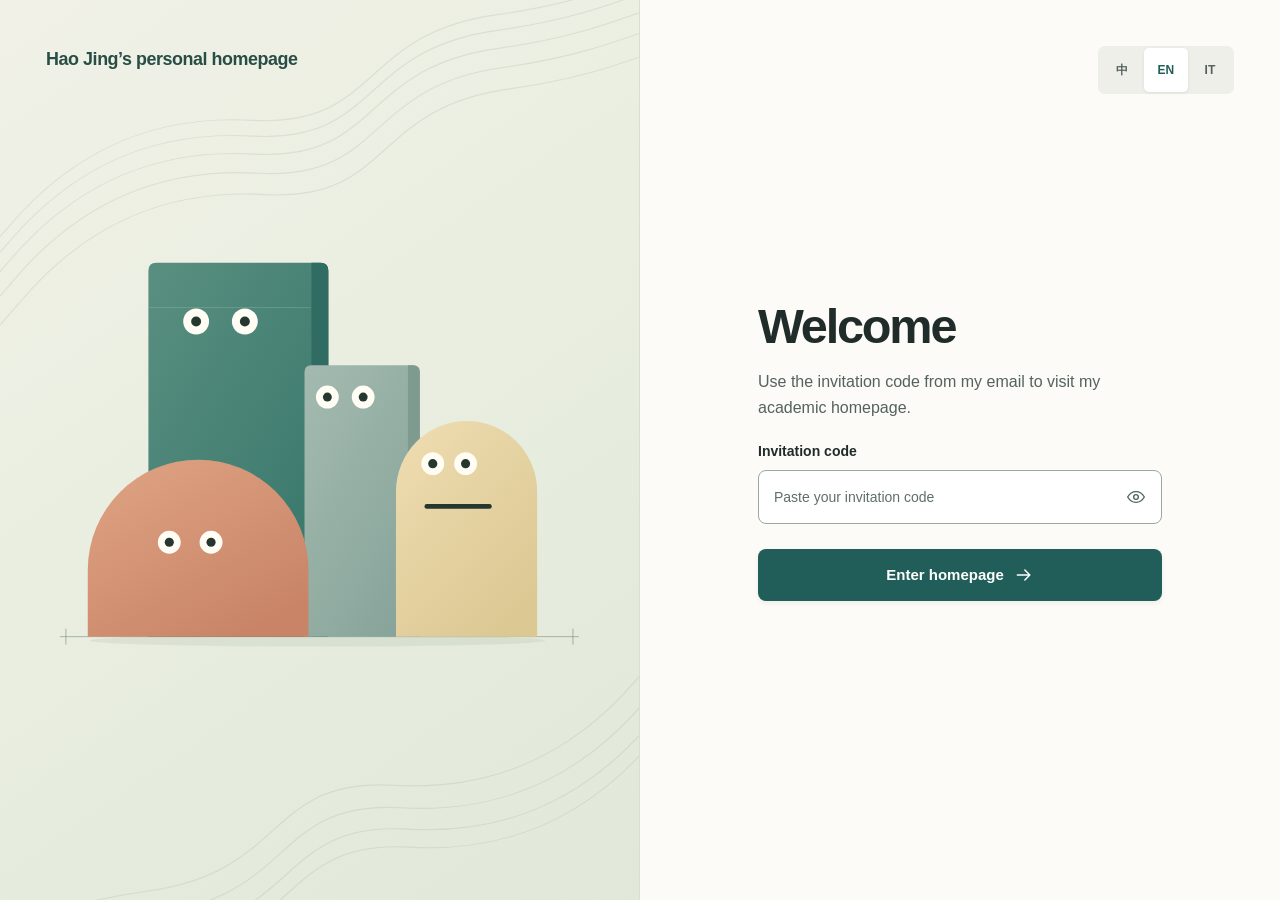
==== commit bf24e4d5: "Publish the 23:20 homepage archive at the repository root. Copy the new supplied archive byte-for-by" ====
--- a/legacy.html
+++ b/legacy.html
@@ -1,181 +1,106 @@
-<!DOCTYPE html>
-
-<html data-version="legacy" lang="en">
+<!doctype html>
+<html lang="en">
 <head>
-<meta charset="utf-8"/>
-<meta content="width=device-width, initial-scale=1" name="viewport"/>
-<title>Hao Jing | Architecture &amp; GeoAI</title>
-<meta content="Hao Jing, an undergraduate researcher in Architecture and GeoAI at the XJTU–POLIMI Joint School, studies digital heritage, UAV remote sensing, GIS and resilience." name="description"/>
-<meta content="Hao Jing / 荆昊" name="author"/>
-<meta content="#193e50" name="theme-color"/>
-<link href="https://halkxjtu.github.io/" rel="canonical"/>
-<meta content="website" property="og:type"/>
-<meta content="https://halkxjtu.github.io/" property="og:url"/>
-<meta content="Hao Jing / 荆昊" property="og:site_name"/>
-<meta content="Hao Jing | Architecture &amp; GeoAI" property="og:title"/>
-<meta content="Hao Jing, an undergraduate researcher in Architecture and GeoAI at the XJTU–POLIMI Joint School, studies digital heritage, UAV remote sensing, GIS and resilience." property="og:description"/>
-<meta content="en_US" property="og:locale"/>
-<meta content="zh_CN" property="og:locale:alternate"/>
-<meta content="it_IT" property="og:locale:alternate"/>
-<meta content="https://halkxjtu.github.io/assets/social-card.png" property="og:image"/>
-<meta content="1200" property="og:image:width"/>
-<meta content="630" property="og:image:height"/>
-<meta content="Hao Jing / 荆昊 — AI + Architecture — XJTU-POLIMI Joint School" property="og:image:alt"/>
-<meta content="summary_large_image" name="twitter:card"/>
-<meta content="Hao Jing | Architecture &amp; GeoAI" name="twitter:title"/>
-<meta content="Hao Jing, an undergraduate researcher in Architecture and GeoAI at the XJTU–POLIMI Joint School, studies digital heritage, UAV remote sensing, GIS and resilience." name="twitter:description"/>
-<meta content="https://halkxjtu.github.io/assets/social-card.png" name="twitter:image"/>
-<meta content="Hao Jing / 荆昊 — AI + Architecture — XJTU-POLIMI Joint School" name="twitter:image:alt"/>
-<link href="assets/favicon.svg" rel="icon" type="image/svg+xml"/>
-<link href="assets/favicon-32.png" rel="icon" sizes="32x32" type="image/png"/>
-<link href="assets/apple-touch-icon.png" rel="apple-touch-icon"/>
-<link href="legacy.css?v=b54c05b643" rel="stylesheet"/>
-<link rel="stylesheet" href="version-switch.css?v=4fd8b96fe4"/>
+  <meta charset="utf-8">
+  <meta name="viewport" content="width=device-width, initial-scale=1">
+  <meta name="robots" content="noindex, nofollow, noarchive">
+  <meta name="referrer" content="no-referrer">
+  <meta name="theme-color" content="#f3f3e9">
+  <title>Welcome · Academic homepage</title>
+  <link rel="icon" href="data:,">
+  <link rel="stylesheet" href="gate-ui.css?v=field-3">
+  <script src="gate-ui.js?v=field-3" defer></script>
+  <script src="vault.js?v=3" defer></script>
 </head>
-<body>
-<span class="sr-only" data-i18n="link.newTab" id="new-tab-hint">Opens in a new tab</span>
-<a class="skip-link" data-i18n="skip" href="#main-content">Skip to content</a>
-<header class="top-header">
-<nav aria-label="Primary navigation" class="top-nav" data-i18n-aria-label="nav.label">
-<div class="nav-main">
-<a aria-current="location" class="brand" data-i18n="nav.home" href="#about">Home</a>
-<button aria-controls="nav-links" aria-expanded="false" aria-label="Open menu" class="menu-btn" data-i18n-aria-label="menu.open" type="button"><span aria-hidden="true">☰</span></button>
-<div class="nav-links" id="nav-links"><a class="compact-home" data-i18n="nav.home" href="#about">Home</a>
-<a data-i18n="nav.researchLink" href="#research">Research</a>
-<a data-i18n="nav.pubs" href="#publications">Publications</a>
-<a data-i18n="nav.projects" href="#projects">Projects</a>
-<a data-i18n="nav.portfolio" href="#portfolio">Portfolio</a>
-<a data-i18n="nav.awards" href="#awards">Awards</a>
-<a data-i18n="nav.news" href="#news">News</a>
-<a data-i18n="nav.contact" href="#contact">Contact</a>
-</div>
-</div>
-<div class="header-actions"><div aria-label="Language selection" class="lang-toggle" data-i18n-aria-label="lang.label" role="group">
-<button aria-label="切换为中文" aria-pressed="false" data-lang="zh" lang="zh-CN" type="button">中</button>
-<button aria-label="Switch to English" aria-pressed="true" data-lang="en" lang="en" type="button">EN</button>
-<button aria-label="Passa all'italiano" aria-pressed="false" data-lang="it" lang="it" type="button">IT</button>
-</div><a aria-label="Switch to the new homepage" class="version-switch" data-i18n="version.new" data-i18n-aria-label="version.newLabel" data-version-link="index.html" href="index.html" target="_self">New</a></div>
-</nav>
-</header>
-<div class="site-shell">
-<aside class="profile-sidebar">
-<figure class="portrait profile-photo">
-<picture><source sizes="(max-width: 900px) 156px, 188px" srcset="assets/profile-360.webp 360w, assets/profile-720.webp 720w" type="image/webp"/><img alt="Portrait of Hao Jing" data-i18n-alt="photo.alt" decoding="async" fetchpriority="high" height="1620" src="assets/profile.jpg" width="1080"/></picture>
-</figure>
-<h1 data-i18n="name">Hao Jing</h1>
-<p class="role" data-i18n="role"><strong>Undergraduate Researcher |<br/>Architecture &amp; GeoAI</strong></p>
-<p class="sidebar-affiliation"><span data-i18n="sidebar.school">XJTU–POLIMI Joint School</span><br/><span class="affiliation-unit"><span data-i18n="sidebar.university">Xi'an Jiaotong University</span> ·</span> <span class="affiliation-unit" data-i18n="sidebar.polimi">Politecnico di Milano</span></p>
-<div class="sidebar-locations">
-<p><strong data-i18n="sidebar.basedLabel">Based in:</strong> <span data-i18n="sidebar.based">Xi'an, China</span></p>
-<p><strong data-i18n="sidebar.hometownLabel">Hometown:</strong> <span data-i18n="sidebar.hometown">Beijing, China</span></p>
-</div>
-<ul class="side-links">
-<li><a aria-label="Primary email: Halk_Jing@hotmail.com" data-i18n="email.primary" data-i18n-aria-label="email.primaryLabel" href="mailto:Halk_Jing@hotmail.com">Email</a></li>
-<li><a aria-label="PoliMi email: hao1.jing@mail.polimi.it" data-i18n="email.polimi" data-i18n-aria-label="email.polimiLabel" href="mailto:hao1.jing@mail.polimi.it">PoliMi Email</a></li>
-<li><a aria-label="Hao Jing on Google Scholar" data-i18n="scholar" data-i18n-aria-label="scholar.label" href="https://scholar.google.com/citations?user=rJ9TlFcAAAAJ&amp;hl=en" rel="noopener noreferrer" target="_blank">Google Scholar</a></li>
-<li><a aria-label="Hao Jing on ORCID (opens in a new tab)" class="orcid-link" data-i18n-aria-label="orcid.label" href="https://orcid.org/0009-0009-9396-4258" rel="noopener noreferrer" target="_blank">ORCID <span aria-hidden="true">↗</span></a></li>
-<li><a aria-label="Hao Jing on GitHub" data-i18n="github" data-i18n-aria-label="github.label" href="https://github.com/HalkXJTU" rel="noopener noreferrer" target="_blank">GitHub</a></li>
-<!-- CV: add the verified local PDF path before making a CV link visible. -->
-</ul>
-</aside>
-<main class="content" id="main-content" tabindex="-1">
-<section id="about">
-<h2 data-i18n="nav.about">About Me</h2>
-<p data-i18n="about.p1">I am an <strong>architecture undergraduate</strong> at the <strong>XJTU-POLIMI Joint School</strong>, a joint programme of Xi'an Jiaotong University and Politecnico di Milano. I conduct research under the supervision of <strong class="person-name"><a href="https://gr.xjtu.edu.cn/bqzhai/" rel="noopener noreferrer" target="_blank">Prof. Binqing Zhai</a></strong>.</p>
-<p data-i18n="about.p2">My research connects <strong>AI and geospatial methods</strong> with architecture and traditional settlements. I focus on <strong>digital heritage, digital twins and climate/disaster resilience</strong>, using UAV remote sensing, GIS, computer vision and interpretable machine learning.</p>
-<p class="education-note" data-i18n="about.education">Five-year Bachelor of Architecture programme · 2023 cohort · Expected graduation: 2028</p>
-<p class="note" data-i18n="about.p3">I am looking for <strong>research-oriented master's / PhD opportunities</strong> in AI + Built Environment and Geospatial AI.</p>
-</section>
-<section id="research">
-<h2 data-i18n="nav.research">Research Interests</h2>
-<div class="research-groups">
-<article><h3 data-i18n="research.builtTitle">Architecture &amp; heritage</h3><ul class="topic-list"><li data-i18n="r1">AI + Architecture</li><li data-i18n="r7">Digital Heritage</li><li data-i18n="r6">Digital Twins</li></ul></article>
-<article><h3 data-i18n="research.citiesTitle">Cities &amp; resilience</h3><ul class="topic-list"><li data-i18n="r8">Urban Analytics</li><li data-i18n="research.resilience">Climate &amp; Disaster Resilience</li><li data-i18n="r10">Urban Tourism</li></ul></article>
-</div>
-<div class="research-methods"><h3 data-i18n="research.methodsTitle">Methods</h3><ul class="method-list"><li data-i18n="r2">UAV Remote Sensing</li><li data-i18n="r3">GIS &amp; 3D Viewshed</li><li data-i18n="r4">Computer Vision Segmentation</li><li data-i18n="r5">Interpretable ML (XGBoost–SHAP)</li></ul></div>
-</section>
-<section id="publications">
-<h2 data-i18n="nav.pubs">Publications</h2>
-<p class="muted small" data-i18n="pubs.note">* Equal contribution (co-first author)</p>
-<ol class="pubs" role="list">
-<li>
-<h3 class="pub-title" lang="en"><a href="https://doi.org/10.3390/rs18183067" rel="noopener noreferrer" target="_blank">A Multi-Source UAV Framework for Courtyard-Scale Visual–Material Integrity Assessment in Mountain Traditional Villages</a></h3>
-<div class="pub-authors" lang="en">Xiao Rong*, <a class="author-profile" href="https://orcid.org/0009-0009-9396-4258" rel="noopener noreferrer" target="_blank"><strong>Hao Jing*</strong></a>, Binqing Zhai, Andi Dwi Atmoko, Chuhan Huang, Yishan Xu, Barbara Galli</div>
-<div class="pub-venue" lang="en"><i>Remote Sensing</i>, 18(18), 3067, 2026</div>
-<p class="pub-desc" data-i18n="p1.desc">UAV orthophoto, 3D mesh and point cloud fusion with YOLO instance segmentation, 3D GIS viewshed analysis and XGBoost–SHAP for 749 courtyards in 9 traditional villages (Shangluo), externally validated in Longnan.</p>
-<div class="pub-actions"><a aria-label="DOI: A Multi-Source UAV Framework" class="resource-link" data-i18n-aria-label="p1.doi" href="https://doi.org/10.3390/rs18183067" rel="noopener noreferrer" target="_blank">DOI <span aria-hidden="true">↗</span></a><a aria-label="PDF: A Multi-Source UAV Framework" class="resource-link" data-i18n-aria-label="p1.pdf" href="https://www.mdpi.com/2072-4292/18/18/3067/pdf" rel="noopener noreferrer" target="_blank">PDF <span aria-hidden="true">↓</span></a></div>
-</li>
-<li>
-<h3 class="pub-title" lang="en"><a href="https://doi.org/10.1016/j.ecolind.2025.114105" rel="noopener noreferrer" target="_blank">A full-chain assessment and prediction of social-ecological system vulnerability and its driving factors in multi-ethnic regions: Evidence from southwestern Gansu, China</a></h3>
-<div class="pub-authors" lang="en">Xiao Rong, Binqing Zhai, Rongyi Sun, Runyang Li, <a class="author-profile" href="https://orcid.org/0009-0009-9396-4258" rel="noopener noreferrer" target="_blank"><strong>Hao Jing</strong></a>, Maurizio Meriggi, Gerardo Semprebon</div>
-<div class="pub-venue" lang="en"><i>Ecological Indicators</i>, 178, 114105, 2025</div>
-<div class="pub-actions"><a aria-label="DOI: A full-chain assessment and prediction" class="resource-link" data-i18n-aria-label="p2.doi" href="https://doi.org/10.1016/j.ecolind.2025.114105" rel="noopener noreferrer" target="_blank">DOI <span aria-hidden="true">↗</span></a></div>
-<!-- PDF: add only after a public PDF URL or author manuscript has been verified. -->
-</li>
-<li class="pub-working">
-<h3 class="pub-title" data-i18n="p3.t">From Resources to Action: Conditions Shaping Disaster-Adaptive Resilience in Traditional Villages—A Case Study of Baima Tibetan Villages in Wen County, Gansu <span class="working-title">(working English title)</span></h3>
-<div class="pub-authors" data-i18n="p3.a">Xiao Rong, Binqing Zhai, <a class="author-profile" href="https://orcid.org/0009-0009-9396-4258" rel="noopener noreferrer" target="_blank"><strong>Hao Jing</strong></a>, Xuzhi Wan, Wanying Hou, Kexin Liu, Yongxin Zhang</div>
-<div class="pub-venue" data-i18n="p3.v">Manuscript in preparation · target journal: <i>International Journal of Disaster Risk Reduction</i></div>
-</li>
-</ol>
-<!-- Manuscript 3: confirm the final English title, official author spellings, submission status and any public links before updating. -->
-</section>
-<section id="projects">
-<h2 data-i18n="nav.projects">Projects</h2>
-<div class="card">
-<h3 data-i18n="pj1.t">Digital Conservation of Sino-Italian Traditional Villages: Local Wisdom Study and Standardised Platform</h3>
-<p class="muted small" data-i18n="pj1.m">National Undergraduate Innovation Training Programme (2025)<br/>Project Leader · 2025.06–2026.06<br/>Supervisor: Prof. Binqing Zhai</p>
-<p data-i18n="pj1.d">Multi-source data capture, GIS, computer vision and machine learning to study disaster risk, building character and conservation of traditional villages, with a local-wisdom database and a digital-twin display platform.</p>
-</div>
-<div class="card">
-<h3 data-i18n="pj2.t">UAV 3D Reconstruction and Multi-source Meteorological Coupling for Village Disaster Monitoring and Digital-Twin Simulation</h3>
-<p class="muted small" data-i18n="pj2.m">Undergraduate Innovation Training Project<br/>Applied: 2026.03 · Planned: 2026.05–2027.05<br/>Project Leader · Supervisor: Prof. Binqing Zhai</p>
-<p data-i18n="pj2.d">UAV photogrammetry / LiDAR, 3D Gaussian Splatting, AI recognition and Unreal Engine 5 disaster scenario simulation with MR/XR presentation.</p>
-</div>
-</section>
-<section id="portfolio">
-<h2 data-i18n="nav.portfolio">Portfolio</h2>
-<div class="pf-grid">
-<article class="pf-card"><div class="pf-media"><picture><source sizes="(max-width: 600px) calc(100vw - 32px), (max-width: 900px) calc((100vw - 82px) / 2), 389px" srcset="assets/twin-platform-640.webp 640w, assets/twin-platform-1080.webp 1080w" type="image/webp"/><img alt="Rural settlement digital twin platform homepage" data-i18n-alt="pf1.alt" decoding="async" height="900" loading="lazy" src="assets/twin-platform.jpg" width="1600"/></picture></div><div class="pf-body"><h3 data-i18n="pf1.t">Disaster Digital Twin Platform</h3><p data-i18n="pf1.d">Web platform built on UAV 3D reconstruction (point cloud / mesh / 3D Tiles) for village disaster monitoring and digital-twin display.</p><a class="pf-link" data-i18n="pf.visit" href="http://8.146.229.40/disaster-twin" rel="noopener noreferrer" target="_blank">Visit website ↗ <span class="sr-only">(opens in a new tab)</span></a></div></article>
-<article class="pf-card"><div class="pf-media"><picture><source sizes="(max-width: 600px) calc(100vw - 32px), (max-width: 900px) calc((100vw - 82px) / 2), 389px" srcset="assets/villages-56-640.webp 640w, assets/villages-56-1080.webp 1080w" type="image/webp"/><img alt="Traditional village website overview" data-i18n-alt="pf2.alt" decoding="async" height="1382" loading="lazy" src="assets/villages-56.jpg" width="1600"/></picture></div><div class="pf-body"><h3 data-i18n="pf2.t">Walking into 56 Villages</h3><p data-i18n="pf2.d">Rural digital website presenting traditional villages.</p></div></article>
-<article class="pf-card"><div class="pf-media"><picture><source sizes="(max-width: 600px) calc(100vw - 32px), (max-width: 900px) calc((100vw - 82px) / 2), 389px" srcset="assets/resilience-workbench-640.webp 640w, assets/resilience-workbench-1080.webp 1080w" type="image/webp"/><img alt="Social-ecological resilience observation dashboard" data-i18n-alt="pf3.alt" decoding="async" height="1382" loading="lazy" src="assets/resilience-workbench.jpg" width="1600"/></picture></div><div class="pf-body"><h3 data-i18n="pf3.t">Social-Ecological Resilience Workbench</h3><p data-i18n="pf3.d">Rural digital web dashboard for social-ecological resilience observation.</p></div></article>
-<article class="pf-card"><div class="pf-media"><picture><source sizes="(max-width: 600px) calc(100vw - 32px), (max-width: 900px) calc((100vw - 82px) / 2), 389px" srcset="assets/uav-reconstruction-640.webp 640w, assets/uav-reconstruction-1080.webp 1080w" type="image/webp"/><img alt="UAV village reconstruction: point clouds, mesh and mapped buildings" data-i18n-alt="pf4.alt" decoding="async" height="1051" loading="lazy" src="assets/uav-reconstruction.jpg" width="1600"/></picture></div><div class="pf-body"><h3 data-i18n="pf4.t">UAV 3D Reconstruction</h3><p data-i18n="pf4.d">UAV aerial survey and image-based modelling of villages, producing point clouds, meshes and 3D Tiles as a digital-twin base.</p></div></article>
-<article class="pf-card"><div class="pf-media"><picture><source sizes="(max-width: 600px) calc(100vw - 32px), (max-width: 900px) calc((100vw - 82px) / 2), 389px" srcset="assets/yolo-house-types-640.webp 640w, assets/yolo-house-types-1080.webp 1080w" type="image/webp"/><img alt="YOLO house-type recognition results and comparison charts" data-i18n-alt="pf5.alt" decoding="async" height="1360" loading="lazy" src="assets/yolo-house-types.jpg" width="1600"/></picture></div><div class="pf-body"><h3 data-i18n="pf5.t">YOLO House-Type Recognition</h3><p data-i18n="pf5.d">YOLO image recognition to detect house types.</p></div></article>
-<article class="pf-card"><div class="pf-media"><picture><source sizes="(max-width: 600px) calc(100vw - 32px), (max-width: 900px) calc((100vw - 82px) / 2), 389px" srcset="assets/open-day-640.webp 640w, assets/open-day-1080.webp 1080w" type="image/webp"/><img alt="Village digital twin and XR exhibition at the XJTU Campus Open Day" data-i18n-alt="pf6.alt" decoding="async" height="1200" loading="lazy" src="assets/open-day.jpg" width="1600"/></picture></div><div class="pf-body"><h3 data-i18n="pf6.t">UE5 / XR Open Day Exhibition</h3><p data-i18n="pf6.d">Flood / landslide scenarios in Unreal Engine 5 and mixed-reality experiences, exhibited to the public at the XJTU Campus Open Day.</p></div></article>
-</div>
-<!-- Portfolio items 2–6: add verified destination URLs before displaying links. -->
-</section>
-<section id="awards">
-<h2 data-i18n="nav.awards">Awards</h2>
-<ul class="news">
-<li><span class="date">2025.07</span> <span data-i18n="a1">Silver Award, China International College Students' Innovation Competition 2025, XJTU campus round, "Youth Red Dream" track (project leader).</span></li>
-<li><span class="date">2025.06</span> <span data-i18n="a2">Second Prize, 36th XJTU "Tengfei Cup" Innovation &amp; Entrepreneurship Competition, innovation track.</span></li>
-<li><span class="date">2025.06</span> <span data-i18n="a7">First Prize, Xuechuang Cup Beijing Digital Marketing Simulation Competition (undergraduate group).</span></li>
-<li><span class="date">2025</span> <span data-i18n="a3">Gold Award (national), China International College Students' Innovation Competition, International Track.</span></li>
-<li><span class="date">2025</span> <span data-i18n="a4">Bronze Award (national), China International College Students' Innovation Competition, International Track.</span></li>
-<li><span class="date">2025</span> <span data-i18n="a6">National Undergraduate Innovation Training Programme — ranked 1st in final defence.</span></li>
-<li><span class="date">2023</span> <span data-i18n="a5">First Prize, 35th XJTU "Tengfei Cup".</span></li>
-</ul>
-</section>
-<section id="news">
-<h2 data-i18n="nav.news">News</h2>
-<ul class="news">
-<li><span class="date">2026.09</span> <span data-i18n="n1">Co-first-author paper published in <i>Remote Sensing</i>: a UAV-based multi-source framework for courtyard-scale visual–material integrity assessment.</span></li>
-<li><span class="date">2025.09</span> <span data-i18n="n2">Paper on social–ecological system vulnerability published in <i>Ecological Indicators</i>.</span></li>
-<li><span class="date">2025.07</span> <span data-i18n="n3">Invited project presenter at WAIC 2025 (World Artificial Intelligence Conference), Shanghai: presented the village disaster-prevention digital twin project (UAV scanning, 3D reconstruction, UE5 simulation, XR).</span></li>
-<li><span class="date">2025.07</span> <span data-i18n="n6">Silver Award, "Youth Red Dream" track, XJTU round of the China International College Students' Innovation Competition.</span></li>
-<li><span class="date">2025.06</span> <span data-i18n="n7">Second Prize, 36th XJTU "Tengfei Cup"; First Prize, Xuechuang Cup Beijing Digital Marketing Simulation Competition.</span></li>
-<li><span class="date">2025</span> <span data-i18n="n5">Exhibited village digital twin, disaster simulation and XR work at the XJTU Campus Open Day.</span></li>
-</ul>
-</section>
-<section id="contact">
-<h2 data-i18n="nav.contact">Contact</h2>
-<div class="contact-row"><span data-i18n="contact.l">Email:</span><a href="mailto:Halk_Jing@hotmail.com">Halk_Jing@hotmail.com</a></div>
-<div class="contact-row"><span data-i18n="contact.s">PoliMi:</span><a href="mailto:hao1.jing@mail.polimi.it">hao1.jing@mail.polimi.it</a></div>
-</section>
-<footer class="muted small" data-i18n="footer">© 2026 Hao Jing</footer>
-</main>
-</div>
-
-<script defer="" src="translations.js?v=9507873baf"></script><script defer="" src="legacy.js?v=46d85815f6"></script><script defer="" src="version-switch.js?v=36f4c1f48b"></script></body>
+<body class="gate" data-pose="idle">
+  <div class="gate-layout">
+    <aside class="gate-studio" aria-labelledby="studio-name">
+      <div class="gate-brand" id="studio-name" data-gate-text="studio">Hao Jing’s personal homepage</div>
+      <svg class="terrain-lines" aria-hidden="true" focusable="false" viewBox="0 0 680 800" preserveAspectRatio="xMidYMid slice">
+        <defs><path id="contour" d="M-200 260c150 78 205 10 265-60s132-98 216-93c113 6 93-77 217-94s149-56 240-55"/></defs>
+        <g fill="none" stroke="currentColor">
+          <use href="#contour"/><use href="#contour" transform="translate(0 14)"/><use href="#contour" transform="translate(1 30)"/>
+          <use href="#contour" transform="translate(5 47)"/><use href="#contour" transform="translate(11 66)"/>
+        </g>
+        <g fill="none" stroke="currentColor" transform="translate(700 860) rotate(180)">
+          <use href="#contour"/><use href="#contour" transform="translate(2 16)"/><use href="#contour" transform="translate(7 35)"/><use href="#contour" transform="translate(14 55)"/>
+        </g>
+      </svg>
+      <div class="gate-art" aria-hidden="true">
+        <svg class="gate-ensemble" viewBox="0 0 550 434" width="550" height="434" aria-hidden="true" focusable="false" xmlns="http://www.w3.org/2000/svg">
+          <defs>
+            <linearGradient id="tower-tone" x2="0.85" y2="1"><stop stop-color="#598f80"/><stop offset="1" stop-color="#37766b"/></linearGradient>
+            <linearGradient id="slab-tone" x2="0.8" y2="1"><stop stop-color="#a4bab0"/><stop offset="1" stop-color="#87a49a"/></linearGradient>
+            <linearGradient id="dome-tone" x2="0.7" y2="1"><stop stop-color="#dfa483"/><stop offset="1" stop-color="#c98467"/></linearGradient>
+            <linearGradient id="arch-tone" x2="0.7" y2="1"><stop stop-color="#efddb2"/><stop offset="1" stop-color="#dcc893"/></linearGradient>
+          </defs>
+          <ellipse cx="273" cy="409" rx="229" ry="6" fill="#526458" opacity=".09"/>
+          <g class="ensemble-footing" fill="none" stroke="currentColor">
+            <path d="M14 405h522M20 397v16m510-16v16" />
+          </g>
+          <g class="ensemble-figure ensemble-tower">
+            <path fill="url(#tower-tone)" d="M103 405V37q0-8 8-8h165q8 0 8 8v368Z"/>
+            <path fill="#306c61" d="M267 29h9q8 0 8 8v368h-17Z"/>
+            <path class="ensemble-seam" d="M104 74h162"/>
+            <g class="ensemble-face">
+              <g data-eye="7" transform="translate(151 88)"><g class="ensemble-blink"><circle r="13" fill="#fffdf4"/><circle data-pupil="" r="5"/></g></g>
+              <g data-eye="7" transform="translate(200 88)"><g class="ensemble-blink"><circle r="13" fill="#fffdf4"/><circle data-pupil="" r="5"/></g></g>
+            </g>
+          </g>
+          <g class="ensemble-figure ensemble-slab">
+            <path fill="url(#slab-tone)" d="M260 405V139q0-7 7-7h102q7 0 7 7v266Z"/>
+            <path fill="#7f9b90" d="M364 132h5q7 0 7 7v266h-12Z"/>
+            <g class="ensemble-face">
+              <g data-eye="6" transform="translate(283 164)"><g class="ensemble-blink"><circle r="11.5" fill="#fffdf4"/><circle data-pupil="" r="4.5"/></g></g>
+              <g data-eye="6" transform="translate(319 164)"><g class="ensemble-blink"><circle r="11.5" fill="#fffdf4"/><circle data-pupil="" r="4.5"/></g></g>
+            </g>
+          </g>
+          <g class="ensemble-figure ensemble-dome">
+            <path fill="url(#dome-tone)" d="M42 405v-67a111 111 0 0 1 222 0v67Z"/>
+            <g class="ensemble-face">
+              <g data-eye="6" transform="translate(124 310)"><g class="ensemble-blink"><circle r="11.5" fill="#fffdf4"/><circle data-pupil="" r="4.6"/></g></g>
+              <g data-eye="6" transform="translate(166 310)"><g class="ensemble-blink"><circle r="11.5" fill="#fffdf4"/><circle data-pupil="" r="4.6"/></g></g>
+            </g>
+          </g>
+          <g class="ensemble-figure ensemble-arch">
+            <path fill="url(#arch-tone)" d="M352 405V259a71 71 0 0 1 142 0v146Z"/>
+            <g class="ensemble-face">
+              <g data-eye="6" transform="translate(389 231)"><g class="ensemble-blink"><circle r="11.5" fill="#fffdf4"/><circle data-pupil="" r="4.6"/></g></g>
+              <g data-eye="6" transform="translate(422 231)"><g class="ensemble-blink"><circle r="11.5" fill="#fffdf4"/><circle data-pupil="" r="4.6"/></g></g>
+              <path class="ensemble-mouth" d="M383 274h63" fill="none" stroke="currentColor" stroke-width="4.7" stroke-linecap="round"/>
+            </g>
+          </g>
+        </svg>
+      </div>
+    </aside>
+    <main class="gate-main">
+      <div class="gate-languages" role="group" aria-label="Language">
+        <button type="button" data-gate-lang="zh" lang="zh-CN" aria-label="中文" aria-pressed="false">中</button>
+        <button type="button" data-gate-lang="en" lang="en" aria-label="English" aria-pressed="true">EN</button>
+        <button type="button" data-gate-lang="it" lang="it" aria-label="Italiano" aria-pressed="false">IT</button>
+      </div>
+      <div class="gate-panel">
+        <h1 data-gate-text="heading">Welcome</h1>
+        <p class="gate-intro" data-gate-text="intro">Use the invitation code from your email to visit my academic homepage.</p>
+        <form id="gate-form" novalidate>
+          <label for="gate-password" data-gate-text="label">Invitation code</label>
+          <div class="gate-input-wrap">
+            <input type="password" id="gate-password" autocomplete="current-password" autocapitalize="none" spellcheck="false" required aria-describedby="gate-message">
+            <button type="button" id="gate-reveal" aria-label="Show code" aria-controls="gate-password">
+              <svg viewBox="0 0 24 24" fill="none" stroke="currentColor" stroke-width="1.65" stroke-linecap="round" stroke-linejoin="round" aria-hidden="true" focusable="false">
+                <path d="M2 12s3.7-6.4 10-6.4S22 12 22 12s-3.7 6.4-10 6.4S2 12 2 12Z"/><circle cx="12" cy="12" r="2.8"/><path class="gate-eye-slash" d="m3.5 3.2 17 17.6"/>
+              </svg>
+            </button>
+          </div>
+          <p id="gate-message" class="gate-message" role="status" aria-live="polite" aria-atomic="true"></p>
+          <button class="gate-submit" id="gate-submit" type="submit" disabled>
+            <span id="gate-submit-label">Enter homepage</span>
+            <svg aria-hidden="true" viewBox="0 0 24 24" width="20" height="20" fill="none" stroke="currentColor" stroke-width="1.7" stroke-linecap="round" stroke-linejoin="round"><path d="M4 12h15m-6-6 6 6-6 6"/></svg>
+          </button>
+          <noscript><p class="gate-nojs"><span lang="zh-CN">请启用 JavaScript 后输入邀请码。</span><br><span lang="en">Enable JavaScript to enter your invitation code.</span><br><span lang="it">Attiva JavaScript per inserire il codice di invito.</span></p></noscript>
+        </form>
+      </div>
+    </main>
+  </div>
+</body>
 </html>
--- a/gate-ui.css
+++ b/gate-ui.css
@@ -0,0 +1,162 @@
+:root {
+  --accent: #225e59;
+  --paper: #fcfbf7;
+  --ink: #202c2a;
+  --muted: #54625e;
+  --rule: #9ba8a0;
+  --error: #9e3d2d;
+  color-scheme: light;
+}
+* { box-sizing: border-box; }
+body.gate {
+  margin: 0;
+  background: var(--paper);
+  color: var(--ink);
+  font: 16px/1.5 Inter, "Segoe UI", Arial, "PingFang SC", "Microsoft YaHei", sans-serif;
+  -webkit-font-smoothing: antialiased;
+}
+button, input { font: inherit; }
+button { cursor: pointer; }
+button:disabled { cursor: default; }
+:focus-visible { outline: 3px solid #4d837b; outline-offset: 4px; }
+
+.gate-layout { display: grid; grid-template-columns: 1fr 1fr; min-height: 100vh; min-height: 100svh; }
+.gate-studio {
+  position: relative;
+  isolation: isolate;
+  overflow: hidden;
+  display: grid;
+  grid-template-rows: 1fr;
+  padding: clamp(28px, 3.6vw, 68px);
+  color: #274d45;
+  background: linear-gradient(145deg, #f1f1e7, #e7edde 62%, #e1e7d9);
+  border-right: 1px solid #d9ded2;
+}
+.terrain-lines { position: absolute; inset: 0; z-index: -1; width: 100%; height: 100%; color: #748678; opacity: .14; pointer-events: none; }
+.gate-brand { position: absolute; top: clamp(28px, 3.6vw, 68px); left: clamp(28px, 3.6vw, 68px); font-size: clamp(16px, 1.4vw, 21px); font-weight: 620; letter-spacing: -.025em; }
+.gate-art { display: grid; place-items: center; width: 100%; min-width: 0; align-self: center; justify-self: center; }
+
+.gate-main { position: relative; display: grid; align-content: center; justify-items: center; padding: 100px clamp(28px, 5vw, 90px); }
+.gate-languages { position: absolute; top: clamp(28px, 3.6vw, 68px); right: clamp(28px, 3.6vw, 68px); display: flex; align-items: center; background: #eeefe8; border-radius: 7px; padding: 2px; }
+.gate-languages button { width: 44px; min-height: 44px; padding: 0; border: 0; border-radius: 5px; color: var(--muted); background: transparent; font-size: 12px; font-weight: 600; }
+.gate-languages button[aria-pressed="true"] { background: #fff; color: var(--accent); box-shadow: 0 1px 3px #334d3e1a; }
+.gate-languages button:hover:not([aria-pressed="true"]) { color: var(--ink); background: #e4e9df; }
+.gate-panel { width: min(100%, 404px); min-width: 0; }
+.gate-panel h1 { margin: 0; font-size: clamp(38px, 3.8vw, 60px); font-weight: 680; line-height: 1.13; letter-spacing: -.045em; }
+html:lang(zh) .gate-panel h1 { font-weight: 650; letter-spacing: -.035em; }
+.gate-intro { min-height: 3.3em; margin: 15px 0 20px; color: var(--muted); font-size: 16px; line-height: 1.65; text-wrap: pretty; }
+.gate-panel label { display: block; font-size: 14px; font-weight: 630; margin-bottom: 8px; }
+.gate-input-wrap { height: 54px; display: flex; align-items: center; border: 1px solid var(--rule); border-radius: 8px; background: #fff; }
+.gate-input-wrap:focus-within { border-color: var(--accent); box-shadow: 0 0 0 3px #2875691a; }
+.gate-input-wrap:has([aria-invalid="true"]) { border-color: var(--error); }
+.gate-input-wrap input { min-width: 0; flex: 1; height: 100%; padding: 0 15px; border: 0; border-radius: inherit; background: transparent; color: var(--ink); font-size: 17px; }
+.gate-input-wrap input[type="password"] { letter-spacing: .14em; }
+.gate-input-wrap input::placeholder { letter-spacing: normal; font-size: 14px; color: #606f67; }
+.gate-input-wrap input:focus-visible { outline: none; }
+.gate-input-wrap input::-ms-reveal { display: none; }
+#gate-reveal { width: 50px; height: 50px; flex: none; display: grid; place-items: center; background: none; border: 0; border-radius: 6px; padding: 0; color: #50665a; }
+#gate-reveal:focus-visible { outline-offset: -4px; }
+#gate-reveal svg { width: 20px; height: 20px; }
+.gate-eye-slash { display: none; }
+#gate-reveal[data-revealed="true"] .gate-eye-slash { display: block; }
+.gate-message { min-height: 25px; padding-top: 3px; margin: 0; color: var(--error); font-size: 13px; line-height: 1.45; }
+.gate-submit { position: relative; display: flex; align-items: center; justify-content: center; gap: 10px; width: 100%; min-height: 52px; box-shadow: 0 2px 5px #27493914; border: 0; border-radius: 8px; background: var(--accent); color: #fff; font-size: 15px; font-weight: 620; transition: background 150ms; }
+.gate-submit:enabled:hover { background: #174a45; }
+.gate-submit svg { transition: transform 180ms; }
+.gate-submit:enabled:hover svg { transform: translateX(3px); }
+.gate-submit:disabled { opacity: .84; }
+.gate-nojs { font-size: 13px; color: var(--error); }
+@media (prefers-reduced-motion: no-preference) {
+  .gate-open .gate-panel { opacity: .45; transition: opacity .24s; }
+}
+@media (max-width: 740px) {
+  .gate-layout { display: flex; flex-direction: column; }
+  .gate-studio { padding: 68px max(20px, calc((100% - 490px) / 2)) 10px; border-right: 0; border-bottom: 1px solid #d9ded2; }
+  .gate-brand { top: 16px; left: max(20px, calc((100% - 490px) / 2)); display: flex; align-items: center; min-height: 44px; max-width: calc(100% - 178px); font-size: 15px; line-height: 1.24; }
+  .gate-art { height: clamp(150px, 24svh, 214px); grid-template: minmax(0,1fr) / minmax(0,1fr); }
+  .gate-art .gate-ensemble { width: 100%; height: 100%; min-height: 0; }
+  .gate-main { position: static; flex: 1; width: 100%; max-width: 520px; margin-inline: auto; padding: clamp(24px, 5svh, 54px) 24px max(28px, env(safe-area-inset-bottom)); align-content: start; }
+  .gate-languages { top: 16px; right: max(14px, calc((100% - 500px) / 2)); background: #e0e6d9; padding: 0; }
+  .gate-languages button { color: #475b50; }
+  .gate-languages button[aria-pressed="true"] { color: var(--accent); background: #fffef9; }
+  .gate-languages button:hover:not([aria-pressed="true"]) { color: var(--accent); background: #d4dfd1; }
+  .gate-panel h1 { font-size: 36px; }
+  .gate-intro { margin: 10px 0 19px; font-size: 15px; min-height: 3.3em; }
+}
+@media (max-width: 370px) {
+  .gate-brand { font-size: 13px; gap: 6px; }
+  .gate-studio { padding-inline: 14px; }
+  .gate-languages { right: 8px; }
+  .gate-main { padding-inline: 18px; }
+}
+@media (max-width: 740px) and (max-height: 560px) {
+  .gate-art { height: 100px; }
+  .gate-main { padding-block: 20px; }
+}
+@media (prefers-reduced-motion: reduce) {
+  .gate *, .gate *::before, .gate *::after { animation: none !important; transition: none !important; }
+}
+
+.gate-ensemble {
+  display: block;
+  width: min(100%, 560px);
+  height: auto;
+  max-height: 100%;
+  overflow: visible;
+  color: #263730;
+  pointer-events: none;
+}
+.gate-ensemble .ensemble-footing { color: #718577; opacity: .57; }
+.gate-ensemble .ensemble-seam { fill: none; stroke: #c1d7c0; stroke-width: 1; opacity: .24; }
+.gate-ensemble [data-pupil] {
+  fill: currentColor;
+  transition: transform 65ms ease-out;
+}
+.gate-ensemble .ensemble-figure {
+  --posture: 0deg;
+  transform-box: fill-box;
+  transform-origin: center bottom;
+  transform: skewX(calc(var(--posture) + var(--pointer-lean, 0deg)));
+  transition: transform 240ms ease-out;
+}
+.gate-ensemble .ensemble-face {
+  transform-box: fill-box;
+  transform-origin: center;
+  transform: translate(var(--look-x, 0px), var(--look-y, 0px));
+  transition: transform 120ms ease-out;
+}
+.gate-ensemble .ensemble-blink {
+  transform-origin: 0 0;
+  animation: ensemble-blink var(--blink-period, 5.8s) var(--blink-delay, -1.7s) infinite;
+}
+.gate-ensemble .ensemble-slab { --blink-period: 6.2s; --blink-delay: -4.6s; }
+.gate-ensemble .ensemble-dome { --blink-period: 5.2s; --blink-delay: -2.8s; }
+.gate-ensemble .ensemble-arch { --blink-period: 7.1s; --blink-delay: -3.3s; }
+@keyframes ensemble-blink {
+  0%, 40%, 43%, 100% { transform: scaleY(1); }
+  41.5% { transform: scaleY(.12); }
+}
+body[data-pose="typing"] .gate-ensemble .ensemble-tower { --posture: -3deg; }
+body[data-pose="typing"] .gate-ensemble .ensemble-slab { --posture: -1.7deg; }
+body[data-pose="shy"] .gate-ensemble .ensemble-figure { --pointer-lean: 0deg !important; --posture: 2.5deg; }
+body[data-pose="shy"] .gate-ensemble .ensemble-tower { --posture: 4deg; }
+body[data-pose="shy"] .gate-ensemble .ensemble-face { transform: translate(-15px, 5px); }
+body[data-pose="shy"] .gate-ensemble .ensemble-blink { animation: none; transform: scaleY(.17); }
+body[data-pose="shy"] .gate-ensemble .ensemble-mouth { transform: translate(-4px, 2px) scaleX(.98); transform-box: fill-box; }
+body[data-pose="error"] .gate-ensemble .ensemble-tower { --posture: 1.5deg; }
+body[data-pose="error"] .gate-ensemble .ensemble-mouth { transform: rotate(-7deg); transform-box: fill-box; transform-origin: center; }
+body[data-pose="welcome"] .gate-ensemble .ensemble-figure { animation: ensemble-nod 350ms ease-in-out both; }
+body[data-pose="welcome"] .gate-ensemble .ensemble-slab { animation-delay: 30ms; }
+body[data-pose="welcome"] .gate-ensemble .ensemble-arch { animation-delay: 55ms; }
+@keyframes ensemble-nod {
+  0%, 100% { transform: translateY(0); }
+  25% { transform: scaleY(.98); }
+  58% { transform: translateY(-5px) scaleY(1.015); }
+}
+@media (prefers-reduced-motion: reduce) {
+  .gate-ensemble .ensemble-figure,
+  .gate-ensemble .ensemble-face,
+  .gate-ensemble .ensemble-blink { animation: none !important; transition: none !important; }
+  .gate-ensemble .ensemble-figure { transform: none; }
+  .gate-ensemble [data-pupil] { transition: none; }
+}
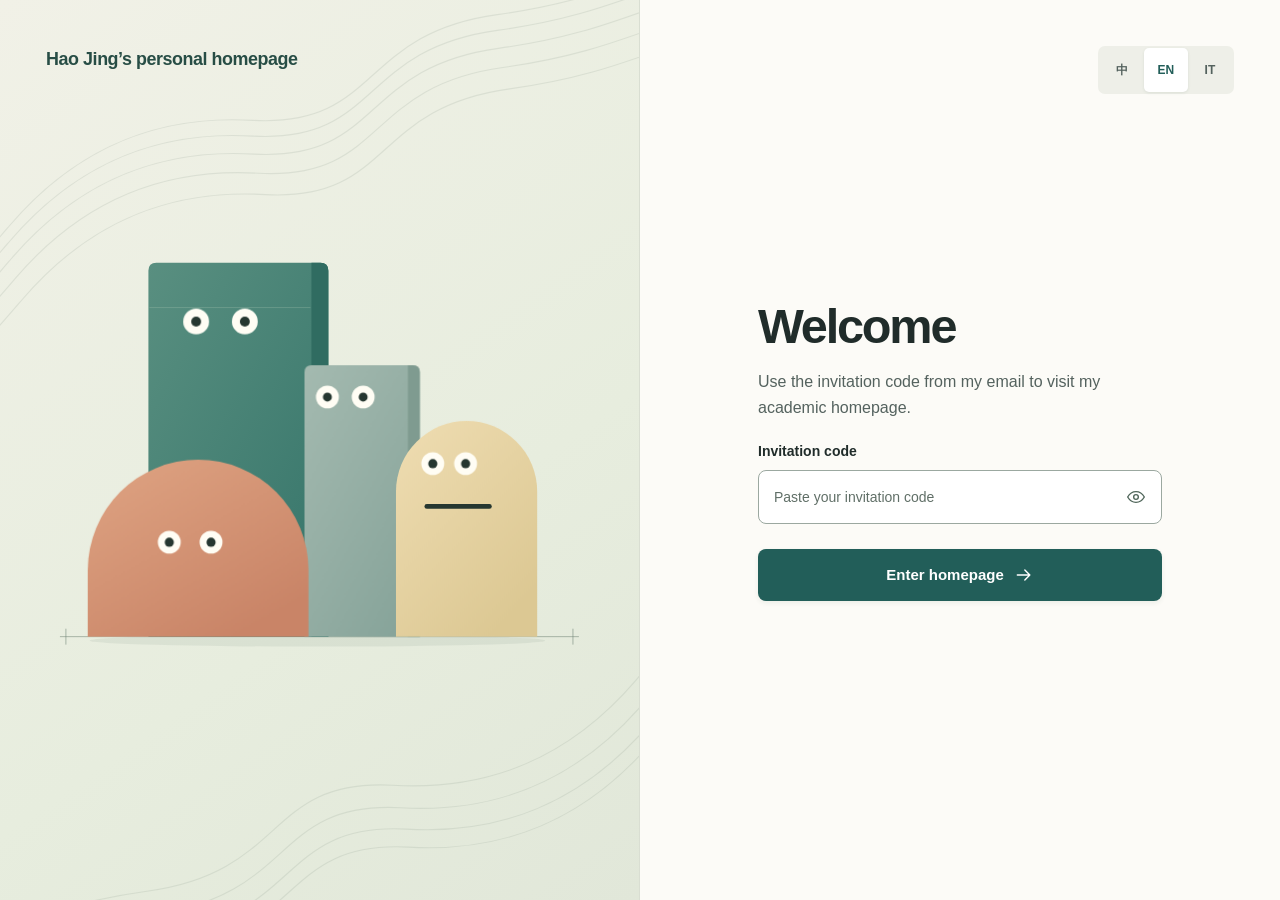
==== commit 23ec1cbe: "Add named invitation aliases to the published gate. Overlay the supplied update files at the reposit" ====
--- a/legacy.html
+++ b/legacy.html
@@ -1,106 +1,106 @@
-<!doctype html>
-<html lang="en">
-<head>
-  <meta charset="utf-8">
-  <meta name="viewport" content="width=device-width, initial-scale=1">
-  <meta name="robots" content="noindex, nofollow, noarchive">
-  <meta name="referrer" content="no-referrer">
-  <meta name="theme-color" content="#f3f3e9">
-  <title>Welcome · Academic homepage</title>
-  <link rel="icon" href="data:,">
-  <link rel="stylesheet" href="gate-ui.css?v=field-3">
-  <script src="gate-ui.js?v=field-3" defer></script>
-  <script src="vault.js?v=3" defer></script>
-</head>
-<body class="gate" data-pose="idle">
-  <div class="gate-layout">
-    <aside class="gate-studio" aria-labelledby="studio-name">
-      <div class="gate-brand" id="studio-name" data-gate-text="studio">Hao Jing’s personal homepage</div>
-      <svg class="terrain-lines" aria-hidden="true" focusable="false" viewBox="0 0 680 800" preserveAspectRatio="xMidYMid slice">
-        <defs><path id="contour" d="M-200 260c150 78 205 10 265-60s132-98 216-93c113 6 93-77 217-94s149-56 240-55"/></defs>
-        <g fill="none" stroke="currentColor">
-          <use href="#contour"/><use href="#contour" transform="translate(0 14)"/><use href="#contour" transform="translate(1 30)"/>
-          <use href="#contour" transform="translate(5 47)"/><use href="#contour" transform="translate(11 66)"/>
-        </g>
-        <g fill="none" stroke="currentColor" transform="translate(700 860) rotate(180)">
-          <use href="#contour"/><use href="#contour" transform="translate(2 16)"/><use href="#contour" transform="translate(7 35)"/><use href="#contour" transform="translate(14 55)"/>
-        </g>
-      </svg>
-      <div class="gate-art" aria-hidden="true">
-        <svg class="gate-ensemble" viewBox="0 0 550 434" width="550" height="434" aria-hidden="true" focusable="false" xmlns="http://www.w3.org/2000/svg">
-          <defs>
-            <linearGradient id="tower-tone" x2="0.85" y2="1"><stop stop-color="#598f80"/><stop offset="1" stop-color="#37766b"/></linearGradient>
-            <linearGradient id="slab-tone" x2="0.8" y2="1"><stop stop-color="#a4bab0"/><stop offset="1" stop-color="#87a49a"/></linearGradient>
-            <linearGradient id="dome-tone" x2="0.7" y2="1"><stop stop-color="#dfa483"/><stop offset="1" stop-color="#c98467"/></linearGradient>
-            <linearGradient id="arch-tone" x2="0.7" y2="1"><stop stop-color="#efddb2"/><stop offset="1" stop-color="#dcc893"/></linearGradient>
-          </defs>
-          <ellipse cx="273" cy="409" rx="229" ry="6" fill="#526458" opacity=".09"/>
-          <g class="ensemble-footing" fill="none" stroke="currentColor">
-            <path d="M14 405h522M20 397v16m510-16v16" />
-          </g>
-          <g class="ensemble-figure ensemble-tower">
-            <path fill="url(#tower-tone)" d="M103 405V37q0-8 8-8h165q8 0 8 8v368Z"/>
-            <path fill="#306c61" d="M267 29h9q8 0 8 8v368h-17Z"/>
-            <path class="ensemble-seam" d="M104 74h162"/>
-            <g class="ensemble-face">
-              <g data-eye="7" transform="translate(151 88)"><g class="ensemble-blink"><circle r="13" fill="#fffdf4"/><circle data-pupil="" r="5"/></g></g>
-              <g data-eye="7" transform="translate(200 88)"><g class="ensemble-blink"><circle r="13" fill="#fffdf4"/><circle data-pupil="" r="5"/></g></g>
-            </g>
-          </g>
-          <g class="ensemble-figure ensemble-slab">
-            <path fill="url(#slab-tone)" d="M260 405V139q0-7 7-7h102q7 0 7 7v266Z"/>
-            <path fill="#7f9b90" d="M364 132h5q7 0 7 7v266h-12Z"/>
-            <g class="ensemble-face">
-              <g data-eye="6" transform="translate(283 164)"><g class="ensemble-blink"><circle r="11.5" fill="#fffdf4"/><circle data-pupil="" r="4.5"/></g></g>
-              <g data-eye="6" transform="translate(319 164)"><g class="ensemble-blink"><circle r="11.5" fill="#fffdf4"/><circle data-pupil="" r="4.5"/></g></g>
-            </g>
-          </g>
-          <g class="ensemble-figure ensemble-dome">
-            <path fill="url(#dome-tone)" d="M42 405v-67a111 111 0 0 1 222 0v67Z"/>
-            <g class="ensemble-face">
-              <g data-eye="6" transform="translate(124 310)"><g class="ensemble-blink"><circle r="11.5" fill="#fffdf4"/><circle data-pupil="" r="4.6"/></g></g>
-              <g data-eye="6" transform="translate(166 310)"><g class="ensemble-blink"><circle r="11.5" fill="#fffdf4"/><circle data-pupil="" r="4.6"/></g></g>
-            </g>
-          </g>
-          <g class="ensemble-figure ensemble-arch">
-            <path fill="url(#arch-tone)" d="M352 405V259a71 71 0 0 1 142 0v146Z"/>
-            <g class="ensemble-face">
-              <g data-eye="6" transform="translate(389 231)"><g class="ensemble-blink"><circle r="11.5" fill="#fffdf4"/><circle data-pupil="" r="4.6"/></g></g>
-              <g data-eye="6" transform="translate(422 231)"><g class="ensemble-blink"><circle r="11.5" fill="#fffdf4"/><circle data-pupil="" r="4.6"/></g></g>
-              <path class="ensemble-mouth" d="M383 274h63" fill="none" stroke="currentColor" stroke-width="4.7" stroke-linecap="round"/>
-            </g>
-          </g>
-        </svg>
-      </div>
-    </aside>
-    <main class="gate-main">
-      <div class="gate-languages" role="group" aria-label="Language">
-        <button type="button" data-gate-lang="zh" lang="zh-CN" aria-label="中文" aria-pressed="false">中</button>
-        <button type="button" data-gate-lang="en" lang="en" aria-label="English" aria-pressed="true">EN</button>
-        <button type="button" data-gate-lang="it" lang="it" aria-label="Italiano" aria-pressed="false">IT</button>
-      </div>
-      <div class="gate-panel">
-        <h1 data-gate-text="heading">Welcome</h1>
-        <p class="gate-intro" data-gate-text="intro">Use the invitation code from your email to visit my academic homepage.</p>
-        <form id="gate-form" novalidate>
-          <label for="gate-password" data-gate-text="label">Invitation code</label>
-          <div class="gate-input-wrap">
-            <input type="password" id="gate-password" autocomplete="current-password" autocapitalize="none" spellcheck="false" required aria-describedby="gate-message">
-            <button type="button" id="gate-reveal" aria-label="Show code" aria-controls="gate-password">
-              <svg viewBox="0 0 24 24" fill="none" stroke="currentColor" stroke-width="1.65" stroke-linecap="round" stroke-linejoin="round" aria-hidden="true" focusable="false">
-                <path d="M2 12s3.7-6.4 10-6.4S22 12 22 12s-3.7 6.4-10 6.4S2 12 2 12Z"/><circle cx="12" cy="12" r="2.8"/><path class="gate-eye-slash" d="m3.5 3.2 17 17.6"/>
-              </svg>
-            </button>
-          </div>
-          <p id="gate-message" class="gate-message" role="status" aria-live="polite" aria-atomic="true"></p>
-          <button class="gate-submit" id="gate-submit" type="submit" disabled>
-            <span id="gate-submit-label">Enter homepage</span>
-            <svg aria-hidden="true" viewBox="0 0 24 24" width="20" height="20" fill="none" stroke="currentColor" stroke-width="1.7" stroke-linecap="round" stroke-linejoin="round"><path d="M4 12h15m-6-6 6 6-6 6"/></svg>
-          </button>
-          <noscript><p class="gate-nojs"><span lang="zh-CN">请启用 JavaScript 后输入邀请码。</span><br><span lang="en">Enable JavaScript to enter your invitation code.</span><br><span lang="it">Attiva JavaScript per inserire il codice di invito.</span></p></noscript>
-        </form>
-      </div>
-    </main>
-  </div>
-</body>
-</html>
+<!doctype html>
+<html lang="en">
+<head>
+  <meta charset="utf-8">
+  <meta name="viewport" content="width=device-width, initial-scale=1">
+  <meta name="robots" content="noindex, nofollow, noarchive">
+  <meta name="referrer" content="no-referrer">
+  <meta name="theme-color" content="#f3f3e9">
+  <title>Welcome · Academic homepage</title>
+  <link rel="icon" href="data:,">
+  <link rel="stylesheet" href="gate-ui.css?v=field-3">
+  <script src="gate-ui.js?v=field-4" defer></script>
+  <script src="vault.js?v=5" defer></script>
+</head>
+<body class="gate" data-pose="idle">
+  <div class="gate-layout">
+    <aside class="gate-studio" aria-labelledby="studio-name">
+      <div class="gate-brand" id="studio-name" data-gate-text="studio">Hao Jing’s personal homepage</div>
+      <svg class="terrain-lines" aria-hidden="true" focusable="false" viewBox="0 0 680 800" preserveAspectRatio="xMidYMid slice">
+        <defs><path id="contour" d="M-200 260c150 78 205 10 265-60s132-98 216-93c113 6 93-77 217-94s149-56 240-55"/></defs>
+        <g fill="none" stroke="currentColor">
+          <use href="#contour"/><use href="#contour" transform="translate(0 14)"/><use href="#contour" transform="translate(1 30)"/>
+          <use href="#contour" transform="translate(5 47)"/><use href="#contour" transform="translate(11 66)"/>
+        </g>
+        <g fill="none" stroke="currentColor" transform="translate(700 860) rotate(180)">
+          <use href="#contour"/><use href="#contour" transform="translate(2 16)"/><use href="#contour" transform="translate(7 35)"/><use href="#contour" transform="translate(14 55)"/>
+        </g>
+      </svg>
+      <div class="gate-art" aria-hidden="true">
+        <svg class="gate-ensemble" viewBox="0 0 550 434" width="550" height="434" aria-hidden="true" focusable="false" xmlns="http://www.w3.org/2000/svg">
+          <defs>
+            <linearGradient id="tower-tone" x2="0.85" y2="1"><stop stop-color="#598f80"/><stop offset="1" stop-color="#37766b"/></linearGradient>
+            <linearGradient id="slab-tone" x2="0.8" y2="1"><stop stop-color="#a4bab0"/><stop offset="1" stop-color="#87a49a"/></linearGradient>
+            <linearGradient id="dome-tone" x2="0.7" y2="1"><stop stop-color="#dfa483"/><stop offset="1" stop-color="#c98467"/></linearGradient>
+            <linearGradient id="arch-tone" x2="0.7" y2="1"><stop stop-color="#efddb2"/><stop offset="1" stop-color="#dcc893"/></linearGradient>
+          </defs>
+          <ellipse cx="273" cy="409" rx="229" ry="6" fill="#526458" opacity=".09"/>
+          <g class="ensemble-footing" fill="none" stroke="currentColor">
+            <path d="M14 405h522M20 397v16m510-16v16" />
+          </g>
+          <g class="ensemble-figure ensemble-tower">
+            <path fill="url(#tower-tone)" d="M103 405V37q0-8 8-8h165q8 0 8 8v368Z"/>
+            <path fill="#306c61" d="M267 29h9q8 0 8 8v368h-17Z"/>
+            <path class="ensemble-seam" d="M104 74h162"/>
+            <g class="ensemble-face">
+              <g data-eye="7" transform="translate(151 88)"><g class="ensemble-blink"><circle r="13" fill="#fffdf4"/><circle data-pupil="" r="5"/></g></g>
+              <g data-eye="7" transform="translate(200 88)"><g class="ensemble-blink"><circle r="13" fill="#fffdf4"/><circle data-pupil="" r="5"/></g></g>
+            </g>
+          </g>
+          <g class="ensemble-figure ensemble-slab">
+            <path fill="url(#slab-tone)" d="M260 405V139q0-7 7-7h102q7 0 7 7v266Z"/>
+            <path fill="#7f9b90" d="M364 132h5q7 0 7 7v266h-12Z"/>
+            <g class="ensemble-face">
+              <g data-eye="6" transform="translate(283 164)"><g class="ensemble-blink"><circle r="11.5" fill="#fffdf4"/><circle data-pupil="" r="4.5"/></g></g>
+              <g data-eye="6" transform="translate(319 164)"><g class="ensemble-blink"><circle r="11.5" fill="#fffdf4"/><circle data-pupil="" r="4.5"/></g></g>
+            </g>
+          </g>
+          <g class="ensemble-figure ensemble-dome">
+            <path fill="url(#dome-tone)" d="M42 405v-67a111 111 0 0 1 222 0v67Z"/>
+            <g class="ensemble-face">
+              <g data-eye="6" transform="translate(124 310)"><g class="ensemble-blink"><circle r="11.5" fill="#fffdf4"/><circle data-pupil="" r="4.6"/></g></g>
+              <g data-eye="6" transform="translate(166 310)"><g class="ensemble-blink"><circle r="11.5" fill="#fffdf4"/><circle data-pupil="" r="4.6"/></g></g>
+            </g>
+          </g>
+          <g class="ensemble-figure ensemble-arch">
+            <path fill="url(#arch-tone)" d="M352 405V259a71 71 0 0 1 142 0v146Z"/>
+            <g class="ensemble-face">
+              <g data-eye="6" transform="translate(389 231)"><g class="ensemble-blink"><circle r="11.5" fill="#fffdf4"/><circle data-pupil="" r="4.6"/></g></g>
+              <g data-eye="6" transform="translate(422 231)"><g class="ensemble-blink"><circle r="11.5" fill="#fffdf4"/><circle data-pupil="" r="4.6"/></g></g>
+              <path class="ensemble-mouth" d="M383 274h63" fill="none" stroke="currentColor" stroke-width="4.7" stroke-linecap="round"/>
+            </g>
+          </g>
+        </svg>
+      </div>
+    </aside>
+    <main class="gate-main">
+      <div class="gate-languages" role="group" aria-label="Language">
+        <button type="button" data-gate-lang="zh" lang="zh-CN" aria-label="中文" aria-pressed="false">中</button>
+        <button type="button" data-gate-lang="en" lang="en" aria-label="English" aria-pressed="true">EN</button>
+        <button type="button" data-gate-lang="it" lang="it" aria-label="Italiano" aria-pressed="false">IT</button>
+      </div>
+      <div class="gate-panel">
+        <h1 data-gate-text="heading">Welcome</h1>
+        <p class="gate-intro" data-gate-text="intro">Use the invitation code from your email to visit my academic homepage.</p>
+        <form id="gate-form" novalidate>
+          <label for="gate-password" data-gate-text="label">Invitation code</label>
+          <div class="gate-input-wrap">
+            <input type="password" id="gate-password" autocomplete="current-password" autocapitalize="none" spellcheck="false" required aria-describedby="gate-message">
+            <button type="button" id="gate-reveal" aria-label="Show code" aria-controls="gate-password">
+              <svg viewBox="0 0 24 24" fill="none" stroke="currentColor" stroke-width="1.65" stroke-linecap="round" stroke-linejoin="round" aria-hidden="true" focusable="false">
+                <path d="M2 12s3.7-6.4 10-6.4S22 12 22 12s-3.7 6.4-10 6.4S2 12 2 12Z"/><circle cx="12" cy="12" r="2.8"/><path class="gate-eye-slash" d="m3.5 3.2 17 17.6"/>
+              </svg>
+            </button>
+          </div>
+          <p id="gate-message" class="gate-message" role="status" aria-live="polite" aria-atomic="true"></p>
+          <button class="gate-submit" id="gate-submit" type="submit" disabled>
+            <span id="gate-submit-label">Enter homepage</span>
+            <svg aria-hidden="true" viewBox="0 0 24 24" width="20" height="20" fill="none" stroke="currentColor" stroke-width="1.7" stroke-linecap="round" stroke-linejoin="round"><path d="M4 12h15m-6-6 6 6-6 6"/></svg>
+          </button>
+          <noscript><p class="gate-nojs"><span lang="zh-CN">请启用 JavaScript 后输入邀请码。</span><br><span lang="en">Enable JavaScript to enter your invitation code.</span><br><span lang="it">Attiva JavaScript per inserire il codice di invito.</span></p></noscript>
+        </form>
+      </div>
+    </main>
+  </div>
+</body>
+</html>
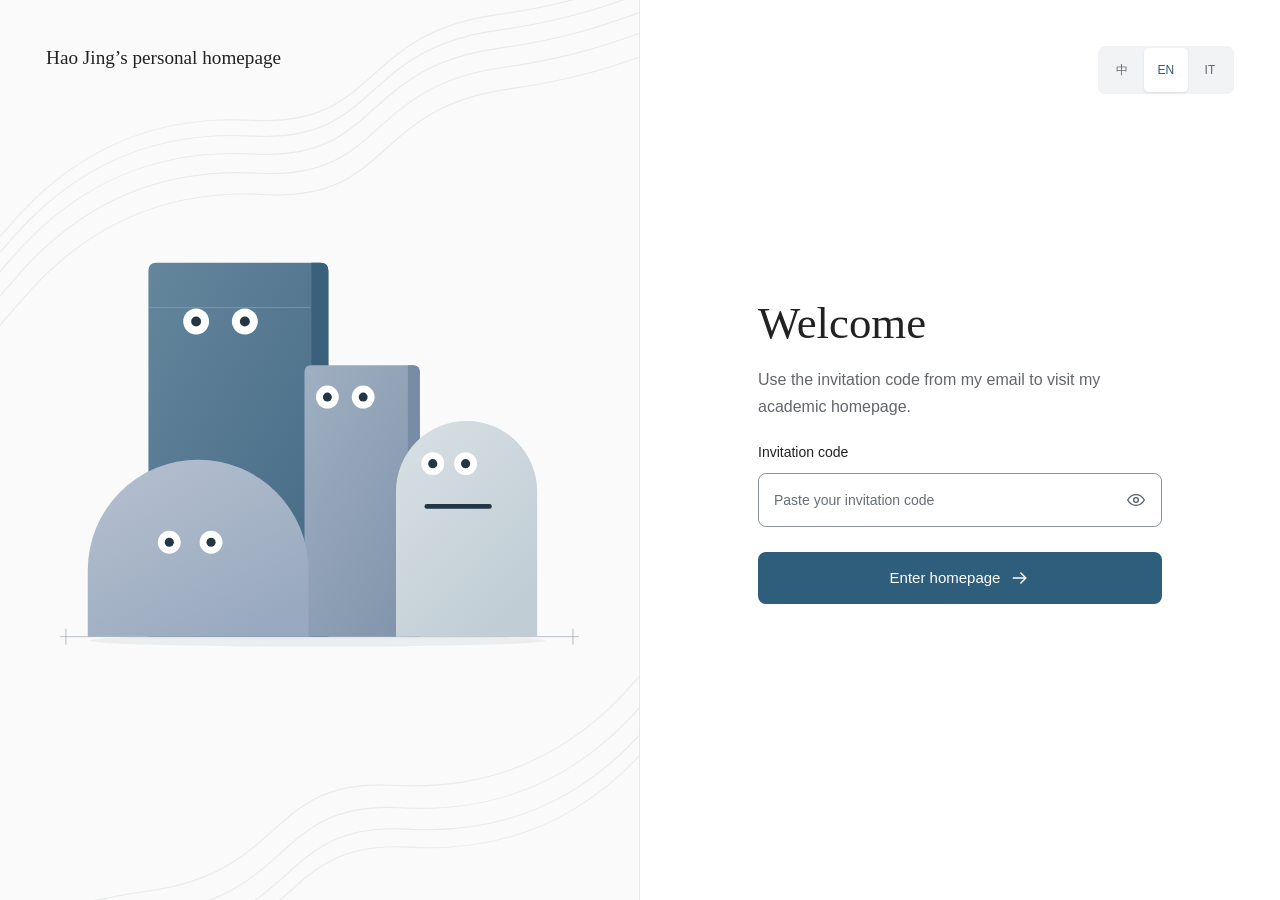
==== commit 999a1185: "Publish the white homepage release and its matching vault. Copy the supplied site files byte-for-byt" ====
--- a/legacy.html
+++ b/legacy.html
@@ -1,106 +1,106 @@
-<!doctype html>
-<html lang="en">
-<head>
-  <meta charset="utf-8">
-  <meta name="viewport" content="width=device-width, initial-scale=1">
-  <meta name="robots" content="noindex, nofollow, noarchive">
-  <meta name="referrer" content="no-referrer">
-  <meta name="theme-color" content="#f3f3e9">
-  <title>Welcome · Academic homepage</title>
-  <link rel="icon" href="data:,">
-  <link rel="stylesheet" href="gate-ui.css?v=field-3">
-  <script src="gate-ui.js?v=field-4" defer></script>
-  <script src="vault.js?v=5" defer></script>
-</head>
-<body class="gate" data-pose="idle">
-  <div class="gate-layout">
-    <aside class="gate-studio" aria-labelledby="studio-name">
-      <div class="gate-brand" id="studio-name" data-gate-text="studio">Hao Jing’s personal homepage</div>
-      <svg class="terrain-lines" aria-hidden="true" focusable="false" viewBox="0 0 680 800" preserveAspectRatio="xMidYMid slice">
-        <defs><path id="contour" d="M-200 260c150 78 205 10 265-60s132-98 216-93c113 6 93-77 217-94s149-56 240-55"/></defs>
-        <g fill="none" stroke="currentColor">
-          <use href="#contour"/><use href="#contour" transform="translate(0 14)"/><use href="#contour" transform="translate(1 30)"/>
-          <use href="#contour" transform="translate(5 47)"/><use href="#contour" transform="translate(11 66)"/>
-        </g>
-        <g fill="none" stroke="currentColor" transform="translate(700 860) rotate(180)">
-          <use href="#contour"/><use href="#contour" transform="translate(2 16)"/><use href="#contour" transform="translate(7 35)"/><use href="#contour" transform="translate(14 55)"/>
-        </g>
-      </svg>
-      <div class="gate-art" aria-hidden="true">
-        <svg class="gate-ensemble" viewBox="0 0 550 434" width="550" height="434" aria-hidden="true" focusable="false" xmlns="http://www.w3.org/2000/svg">
-          <defs>
-            <linearGradient id="tower-tone" x2="0.85" y2="1"><stop stop-color="#598f80"/><stop offset="1" stop-color="#37766b"/></linearGradient>
-            <linearGradient id="slab-tone" x2="0.8" y2="1"><stop stop-color="#a4bab0"/><stop offset="1" stop-color="#87a49a"/></linearGradient>
-            <linearGradient id="dome-tone" x2="0.7" y2="1"><stop stop-color="#dfa483"/><stop offset="1" stop-color="#c98467"/></linearGradient>
-            <linearGradient id="arch-tone" x2="0.7" y2="1"><stop stop-color="#efddb2"/><stop offset="1" stop-color="#dcc893"/></linearGradient>
-          </defs>
-          <ellipse cx="273" cy="409" rx="229" ry="6" fill="#526458" opacity=".09"/>
-          <g class="ensemble-footing" fill="none" stroke="currentColor">
-            <path d="M14 405h522M20 397v16m510-16v16" />
-          </g>
-          <g class="ensemble-figure ensemble-tower">
-            <path fill="url(#tower-tone)" d="M103 405V37q0-8 8-8h165q8 0 8 8v368Z"/>
-            <path fill="#306c61" d="M267 29h9q8 0 8 8v368h-17Z"/>
-            <path class="ensemble-seam" d="M104 74h162"/>
-            <g class="ensemble-face">
-              <g data-eye="7" transform="translate(151 88)"><g class="ensemble-blink"><circle r="13" fill="#fffdf4"/><circle data-pupil="" r="5"/></g></g>
-              <g data-eye="7" transform="translate(200 88)"><g class="ensemble-blink"><circle r="13" fill="#fffdf4"/><circle data-pupil="" r="5"/></g></g>
-            </g>
-          </g>
-          <g class="ensemble-figure ensemble-slab">
-            <path fill="url(#slab-tone)" d="M260 405V139q0-7 7-7h102q7 0 7 7v266Z"/>
-            <path fill="#7f9b90" d="M364 132h5q7 0 7 7v266h-12Z"/>
-            <g class="ensemble-face">
-              <g data-eye="6" transform="translate(283 164)"><g class="ensemble-blink"><circle r="11.5" fill="#fffdf4"/><circle data-pupil="" r="4.5"/></g></g>
-              <g data-eye="6" transform="translate(319 164)"><g class="ensemble-blink"><circle r="11.5" fill="#fffdf4"/><circle data-pupil="" r="4.5"/></g></g>
-            </g>
-          </g>
-          <g class="ensemble-figure ensemble-dome">
-            <path fill="url(#dome-tone)" d="M42 405v-67a111 111 0 0 1 222 0v67Z"/>
-            <g class="ensemble-face">
-              <g data-eye="6" transform="translate(124 310)"><g class="ensemble-blink"><circle r="11.5" fill="#fffdf4"/><circle data-pupil="" r="4.6"/></g></g>
-              <g data-eye="6" transform="translate(166 310)"><g class="ensemble-blink"><circle r="11.5" fill="#fffdf4"/><circle data-pupil="" r="4.6"/></g></g>
-            </g>
-          </g>
-          <g class="ensemble-figure ensemble-arch">
-            <path fill="url(#arch-tone)" d="M352 405V259a71 71 0 0 1 142 0v146Z"/>
-            <g class="ensemble-face">
-              <g data-eye="6" transform="translate(389 231)"><g class="ensemble-blink"><circle r="11.5" fill="#fffdf4"/><circle data-pupil="" r="4.6"/></g></g>
-              <g data-eye="6" transform="translate(422 231)"><g class="ensemble-blink"><circle r="11.5" fill="#fffdf4"/><circle data-pupil="" r="4.6"/></g></g>
-              <path class="ensemble-mouth" d="M383 274h63" fill="none" stroke="currentColor" stroke-width="4.7" stroke-linecap="round"/>
-            </g>
-          </g>
-        </svg>
-      </div>
-    </aside>
-    <main class="gate-main">
-      <div class="gate-languages" role="group" aria-label="Language">
-        <button type="button" data-gate-lang="zh" lang="zh-CN" aria-label="中文" aria-pressed="false">中</button>
-        <button type="button" data-gate-lang="en" lang="en" aria-label="English" aria-pressed="true">EN</button>
-        <button type="button" data-gate-lang="it" lang="it" aria-label="Italiano" aria-pressed="false">IT</button>
-      </div>
-      <div class="gate-panel">
-        <h1 data-gate-text="heading">Welcome</h1>
-        <p class="gate-intro" data-gate-text="intro">Use the invitation code from your email to visit my academic homepage.</p>
-        <form id="gate-form" novalidate>
-          <label for="gate-password" data-gate-text="label">Invitation code</label>
-          <div class="gate-input-wrap">
-            <input type="password" id="gate-password" autocomplete="current-password" autocapitalize="none" spellcheck="false" required aria-describedby="gate-message">
-            <button type="button" id="gate-reveal" aria-label="Show code" aria-controls="gate-password">
-              <svg viewBox="0 0 24 24" fill="none" stroke="currentColor" stroke-width="1.65" stroke-linecap="round" stroke-linejoin="round" aria-hidden="true" focusable="false">
-                <path d="M2 12s3.7-6.4 10-6.4S22 12 22 12s-3.7 6.4-10 6.4S2 12 2 12Z"/><circle cx="12" cy="12" r="2.8"/><path class="gate-eye-slash" d="m3.5 3.2 17 17.6"/>
-              </svg>
-            </button>
-          </div>
-          <p id="gate-message" class="gate-message" role="status" aria-live="polite" aria-atomic="true"></p>
-          <button class="gate-submit" id="gate-submit" type="submit" disabled>
-            <span id="gate-submit-label">Enter homepage</span>
-            <svg aria-hidden="true" viewBox="0 0 24 24" width="20" height="20" fill="none" stroke="currentColor" stroke-width="1.7" stroke-linecap="round" stroke-linejoin="round"><path d="M4 12h15m-6-6 6 6-6 6"/></svg>
-          </button>
-          <noscript><p class="gate-nojs"><span lang="zh-CN">请启用 JavaScript 后输入邀请码。</span><br><span lang="en">Enable JavaScript to enter your invitation code.</span><br><span lang="it">Attiva JavaScript per inserire il codice di invito.</span></p></noscript>
-        </form>
-      </div>
-    </main>
-  </div>
-</body>
-</html>
+<!doctype html>
+<html lang="en">
+<head>
+  <meta charset="utf-8">
+  <meta name="viewport" content="width=device-width, initial-scale=1">
+  <meta name="robots" content="noindex, nofollow, noarchive">
+  <meta name="referrer" content="no-referrer">
+  <meta name="theme-color" content="#ffffff">
+  <title>Welcome · Academic homepage</title>
+  <link rel="icon" href="data:,">
+  <link rel="stylesheet" href="gate-ui.css?v=slate-1">
+  <script src="gate-ui.js?v=field-4" defer></script>
+  <script src="vault.js?v=5" defer></script>
+</head>
+<body class="gate" data-pose="idle">
+  <div class="gate-layout">
+    <aside class="gate-studio" aria-labelledby="studio-name">
+      <div class="gate-brand" id="studio-name" data-gate-text="studio">Hao Jing’s personal homepage</div>
+      <svg class="terrain-lines" aria-hidden="true" focusable="false" viewBox="0 0 680 800" preserveAspectRatio="xMidYMid slice">
+        <defs><path id="contour" d="M-200 260c150 78 205 10 265-60s132-98 216-93c113 6 93-77 217-94s149-56 240-55"/></defs>
+        <g fill="none" stroke="currentColor">
+          <use href="#contour"/><use href="#contour" transform="translate(0 14)"/><use href="#contour" transform="translate(1 30)"/>
+          <use href="#contour" transform="translate(5 47)"/><use href="#contour" transform="translate(11 66)"/>
+        </g>
+        <g fill="none" stroke="currentColor" transform="translate(700 860) rotate(180)">
+          <use href="#contour"/><use href="#contour" transform="translate(2 16)"/><use href="#contour" transform="translate(7 35)"/><use href="#contour" transform="translate(14 55)"/>
+        </g>
+      </svg>
+      <div class="gate-art" aria-hidden="true">
+        <svg class="gate-ensemble" viewBox="0 0 550 434" width="550" height="434" aria-hidden="true" focusable="false" xmlns="http://www.w3.org/2000/svg">
+          <defs>
+            <linearGradient id="tower-tone" x2="0.85" y2="1"><stop stop-color="#64869d"/><stop offset="1" stop-color="#456a84"/></linearGradient>
+            <linearGradient id="slab-tone" x2="0.8" y2="1"><stop stop-color="#a0afc1"/><stop offset="1" stop-color="#8195ac"/></linearGradient>
+            <linearGradient id="dome-tone" x2="0.7" y2="1"><stop stop-color="#b6c1d0"/><stop offset="1" stop-color="#99a9bf"/></linearGradient>
+            <linearGradient id="arch-tone" x2="0.7" y2="1"><stop stop-color="#d8e0e4"/><stop offset="1" stop-color="#c0cdd5"/></linearGradient>
+          </defs>
+          <ellipse cx="273" cy="409" rx="229" ry="6" fill="#526777" opacity=".09"/>
+          <g class="ensemble-footing" fill="none" stroke="currentColor">
+            <path d="M14 405h522M20 397v16m510-16v16" />
+          </g>
+          <g class="ensemble-figure ensemble-tower">
+            <path fill="url(#tower-tone)" d="M103 405V37q0-8 8-8h165q8 0 8 8v368Z"/>
+            <path fill="#3b607b" d="M267 29h9q8 0 8 8v368h-17Z"/>
+            <path class="ensemble-seam" d="M104 74h162"/>
+            <g class="ensemble-face">
+              <g data-eye="7" transform="translate(151 88)"><g class="ensemble-blink"><circle r="13" fill="#ffffff"/><circle data-pupil="" r="5"/></g></g>
+              <g data-eye="7" transform="translate(200 88)"><g class="ensemble-blink"><circle r="13" fill="#ffffff"/><circle data-pupil="" r="5"/></g></g>
+            </g>
+          </g>
+          <g class="ensemble-figure ensemble-slab">
+            <path fill="url(#slab-tone)" d="M260 405V139q0-7 7-7h102q7 0 7 7v266Z"/>
+            <path fill="#788da5" d="M364 132h5q7 0 7 7v266h-12Z"/>
+            <g class="ensemble-face">
+              <g data-eye="6" transform="translate(283 164)"><g class="ensemble-blink"><circle r="11.5" fill="#ffffff"/><circle data-pupil="" r="4.5"/></g></g>
+              <g data-eye="6" transform="translate(319 164)"><g class="ensemble-blink"><circle r="11.5" fill="#ffffff"/><circle data-pupil="" r="4.5"/></g></g>
+            </g>
+          </g>
+          <g class="ensemble-figure ensemble-dome">
+            <path fill="url(#dome-tone)" d="M42 405v-67a111 111 0 0 1 222 0v67Z"/>
+            <g class="ensemble-face">
+              <g data-eye="6" transform="translate(124 310)"><g class="ensemble-blink"><circle r="11.5" fill="#ffffff"/><circle data-pupil="" r="4.6"/></g></g>
+              <g data-eye="6" transform="translate(166 310)"><g class="ensemble-blink"><circle r="11.5" fill="#ffffff"/><circle data-pupil="" r="4.6"/></g></g>
+            </g>
+          </g>
+          <g class="ensemble-figure ensemble-arch">
+            <path fill="url(#arch-tone)" d="M352 405V259a71 71 0 0 1 142 0v146Z"/>
+            <g class="ensemble-face">
+              <g data-eye="6" transform="translate(389 231)"><g class="ensemble-blink"><circle r="11.5" fill="#ffffff"/><circle data-pupil="" r="4.6"/></g></g>
+              <g data-eye="6" transform="translate(422 231)"><g class="ensemble-blink"><circle r="11.5" fill="#ffffff"/><circle data-pupil="" r="4.6"/></g></g>
+              <path class="ensemble-mouth" d="M383 274h63" fill="none" stroke="currentColor" stroke-width="4.7" stroke-linecap="round"/>
+            </g>
+          </g>
+        </svg>
+      </div>
+    </aside>
+    <main class="gate-main">
+      <div class="gate-languages" role="group" aria-label="Language">
+        <button type="button" data-gate-lang="zh" lang="zh-CN" aria-label="中文" aria-pressed="false">中</button>
+        <button type="button" data-gate-lang="en" lang="en" aria-label="English" aria-pressed="true">EN</button>
+        <button type="button" data-gate-lang="it" lang="it" aria-label="Italiano" aria-pressed="false">IT</button>
+      </div>
+      <div class="gate-panel">
+        <h1 data-gate-text="heading">Welcome</h1>
+        <p class="gate-intro" data-gate-text="intro">Use the invitation code from your email to visit my academic homepage.</p>
+        <form id="gate-form" novalidate>
+          <label for="gate-password" data-gate-text="label">Invitation code</label>
+          <div class="gate-input-wrap">
+            <input type="password" id="gate-password" autocomplete="current-password" autocapitalize="none" spellcheck="false" required aria-describedby="gate-message">
+            <button type="button" id="gate-reveal" aria-label="Show code" aria-controls="gate-password">
+              <svg viewBox="0 0 24 24" fill="none" stroke="currentColor" stroke-width="1.65" stroke-linecap="round" stroke-linejoin="round" aria-hidden="true" focusable="false">
+                <path d="M2 12s3.7-6.4 10-6.4S22 12 22 12s-3.7 6.4-10 6.4S2 12 2 12Z"/><circle cx="12" cy="12" r="2.8"/><path class="gate-eye-slash" d="m3.5 3.2 17 17.6"/>
+              </svg>
+            </button>
+          </div>
+          <p id="gate-message" class="gate-message" role="status" aria-live="polite" aria-atomic="true"></p>
+          <button class="gate-submit" id="gate-submit" type="submit" disabled>
+            <span id="gate-submit-label">Enter homepage</span>
+            <svg aria-hidden="true" viewBox="0 0 24 24" width="20" height="20" fill="none" stroke="currentColor" stroke-width="1.7" stroke-linecap="round" stroke-linejoin="round"><path d="M4 12h15m-6-6 6 6-6 6"/></svg>
+          </button>
+          <noscript><p class="gate-nojs"><span lang="zh-CN">请启用 JavaScript 后输入邀请码。</span><br><span lang="en">Enable JavaScript to enter your invitation code.</span><br><span lang="it">Attiva JavaScript per inserire il codice di invito.</span></p></noscript>
+        </form>
+      </div>
+    </main>
+  </div>
+</body>
+</html>
--- a/gate-ui.css
+++ b/gate-ui.css
@@ -1,10 +1,12 @@
 :root {
-  --accent: #225e59;
-  --paper: #fcfbf7;
-  --ink: #202c2a;
-  --muted: #54625e;
-  --rule: #9ba8a0;
-  --error: #9e3d2d;
+  --accent: #2f5d7c;
+  --paper: #fff;
+  --studio: #fafafa;
+  --line: #e8e8e8;
+  --ink: #222;
+  --muted: #62666b;
+  --rule: #8a939b;
+  --error: #9a3546;
   color-scheme: light;
 }
 * { box-sizing: border-box; }
@@ -12,13 +14,13 @@
   margin: 0;
   background: var(--paper);
   color: var(--ink);
-  font: 16px/1.5 Inter, "Segoe UI", Arial, "PingFang SC", "Microsoft YaHei", sans-serif;
+  font: 16px/1.75 -apple-system, BlinkMacSystemFont, "Segoe UI", Roboto, Helvetica, Arial, "PingFang SC", "Microsoft YaHei", sans-serif;
   -webkit-font-smoothing: antialiased;
 }
 button, input { font: inherit; }
 button { cursor: pointer; }
 button:disabled { cursor: default; }
-:focus-visible { outline: 3px solid #4d837b; outline-offset: 4px; }
+:focus-visible { outline: 2px solid var(--accent); outline-offset: 4px; }
 
 .gate-layout { display: grid; grid-template-columns: 1fr 1fr; min-height: 100vh; min-height: 100svh; }
 .gate-studio {
@@ -28,40 +30,39 @@
   display: grid;
   grid-template-rows: 1fr;
   padding: clamp(28px, 3.6vw, 68px);
-  color: #274d45;
-  background: linear-gradient(145deg, #f1f1e7, #e7edde 62%, #e1e7d9);
-  border-right: 1px solid #d9ded2;
+  color: var(--ink);
+  background: var(--studio);
+  border-right: 1px solid var(--line);
 }
-.terrain-lines { position: absolute; inset: 0; z-index: -1; width: 100%; height: 100%; color: #748678; opacity: .14; pointer-events: none; }
-.gate-brand { position: absolute; top: clamp(28px, 3.6vw, 68px); left: clamp(28px, 3.6vw, 68px); font-size: clamp(16px, 1.4vw, 21px); font-weight: 620; letter-spacing: -.025em; }
+.terrain-lines { position: absolute; inset: 0; z-index: -1; width: 100%; height: 100%; color: #97a4ae; opacity: .17; pointer-events: none; }
+.gate-brand { position: absolute; top: clamp(28px, 3.6vw, 68px); left: clamp(28px, 3.6vw, 68px); font-family: Georgia, "Times New Roman", "Songti SC", SimSun, serif; font-size: 1.2rem; font-weight: 500; line-height: 1.3; }
 .gate-art { display: grid; place-items: center; width: 100%; min-width: 0; align-self: center; justify-self: center; }
 
 .gate-main { position: relative; display: grid; align-content: center; justify-items: center; padding: 100px clamp(28px, 5vw, 90px); }
-.gate-languages { position: absolute; top: clamp(28px, 3.6vw, 68px); right: clamp(28px, 3.6vw, 68px); display: flex; align-items: center; background: #eeefe8; border-radius: 7px; padding: 2px; }
-.gate-languages button { width: 44px; min-height: 44px; padding: 0; border: 0; border-radius: 5px; color: var(--muted); background: transparent; font-size: 12px; font-weight: 600; }
-.gate-languages button[aria-pressed="true"] { background: #fff; color: var(--accent); box-shadow: 0 1px 3px #334d3e1a; }
-.gate-languages button:hover:not([aria-pressed="true"]) { color: var(--ink); background: #e4e9df; }
+.gate-languages { position: absolute; top: clamp(28px, 3.6vw, 68px); right: clamp(28px, 3.6vw, 68px); display: flex; align-items: center; background: #f1f3f5; border-radius: 7px; padding: 2px; }
+.gate-languages button { width: 44px; min-height: 44px; padding: 0; border: 0; border-radius: 5px; color: var(--muted); background: transparent; font-size: 12px; font-weight: 400; }
+.gate-languages button[aria-pressed="true"] { background: #fff; color: var(--accent); box-shadow: 0 1px 3px #2638481a; }
+.gate-languages button:hover:not([aria-pressed="true"]) { color: var(--ink); background: #e7ecef; }
 .gate-panel { width: min(100%, 404px); min-width: 0; }
-.gate-panel h1 { margin: 0; font-size: clamp(38px, 3.8vw, 60px); font-weight: 680; line-height: 1.13; letter-spacing: -.045em; }
-html:lang(zh) .gate-panel h1 { font-weight: 650; letter-spacing: -.035em; }
+.gate-panel h1 { margin: 0; font-family: Georgia, "Times New Roman", "Songti SC", SimSun, serif; font-size: clamp(1.9rem, 3.5vw, 2.8rem); font-weight: 500; line-height: 1.25; }
 .gate-intro { min-height: 3.3em; margin: 15px 0 20px; color: var(--muted); font-size: 16px; line-height: 1.65; text-wrap: pretty; }
-.gate-panel label { display: block; font-size: 14px; font-weight: 630; margin-bottom: 8px; }
+.gate-panel label { display: block; font-size: 14px; font-weight: 400; margin-bottom: 8px; }
 .gate-input-wrap { height: 54px; display: flex; align-items: center; border: 1px solid var(--rule); border-radius: 8px; background: #fff; }
-.gate-input-wrap:focus-within { border-color: var(--accent); box-shadow: 0 0 0 3px #2875691a; }
+.gate-input-wrap:focus-within { border-color: var(--accent); box-shadow: 0 0 0 3px #2f5d7c20; }
 .gate-input-wrap:has([aria-invalid="true"]) { border-color: var(--error); }
 .gate-input-wrap input { min-width: 0; flex: 1; height: 100%; padding: 0 15px; border: 0; border-radius: inherit; background: transparent; color: var(--ink); font-size: 17px; }
 .gate-input-wrap input[type="password"] { letter-spacing: .14em; }
-.gate-input-wrap input::placeholder { letter-spacing: normal; font-size: 14px; color: #606f67; }
+.gate-input-wrap input::placeholder { letter-spacing: normal; font-size: 14px; color: #676e76; }
 .gate-input-wrap input:focus-visible { outline: none; }
 .gate-input-wrap input::-ms-reveal { display: none; }
-#gate-reveal { width: 50px; height: 50px; flex: none; display: grid; place-items: center; background: none; border: 0; border-radius: 6px; padding: 0; color: #50665a; }
+#gate-reveal { width: 50px; height: 50px; flex: none; display: grid; place-items: center; background: none; border: 0; border-radius: 6px; padding: 0; color: #545e67; }
 #gate-reveal:focus-visible { outline-offset: -4px; }
 #gate-reveal svg { width: 20px; height: 20px; }
 .gate-eye-slash { display: none; }
 #gate-reveal[data-revealed="true"] .gate-eye-slash { display: block; }
 .gate-message { min-height: 25px; padding-top: 3px; margin: 0; color: var(--error); font-size: 13px; line-height: 1.45; }
-.gate-submit { position: relative; display: flex; align-items: center; justify-content: center; gap: 10px; width: 100%; min-height: 52px; box-shadow: 0 2px 5px #27493914; border: 0; border-radius: 8px; background: var(--accent); color: #fff; font-size: 15px; font-weight: 620; transition: background 150ms; }
-.gate-submit:enabled:hover { background: #174a45; }
+.gate-submit { position: relative; display: flex; align-items: center; justify-content: center; gap: 10px; width: 100%; min-height: 52px; border: 0; border-radius: 8px; background: var(--accent); color: #fff; font-size: 15px; font-weight: 500; transition: background 150ms; }
+.gate-submit:enabled:hover { background: #244960; }
 .gate-submit svg { transition: transform 180ms; }
 .gate-submit:enabled:hover svg { transform: translateX(3px); }
 .gate-submit:disabled { opacity: .84; }
@@ -71,15 +72,12 @@
 }
 @media (max-width: 740px) {
   .gate-layout { display: flex; flex-direction: column; }
-  .gate-studio { padding: 68px max(20px, calc((100% - 490px) / 2)) 10px; border-right: 0; border-bottom: 1px solid #d9ded2; }
+  .gate-studio { padding: 68px max(20px, calc((100% - 490px) / 2)) 10px; border-right: 0; border-bottom: 1px solid var(--line); }
   .gate-brand { top: 16px; left: max(20px, calc((100% - 490px) / 2)); display: flex; align-items: center; min-height: 44px; max-width: calc(100% - 178px); font-size: 15px; line-height: 1.24; }
-  .gate-art { height: clamp(150px, 24svh, 214px); grid-template: minmax(0,1fr) / minmax(0,1fr); }
+  .gate-art { height: clamp(128px, 24svh, 214px); grid-template: minmax(0,1fr) / minmax(0,1fr); }
   .gate-art .gate-ensemble { width: 100%; height: 100%; min-height: 0; }
   .gate-main { position: static; flex: 1; width: 100%; max-width: 520px; margin-inline: auto; padding: clamp(24px, 5svh, 54px) 24px max(28px, env(safe-area-inset-bottom)); align-content: start; }
-  .gate-languages { top: 16px; right: max(14px, calc((100% - 500px) / 2)); background: #e0e6d9; padding: 0; }
-  .gate-languages button { color: #475b50; }
-  .gate-languages button[aria-pressed="true"] { color: var(--accent); background: #fffef9; }
-  .gate-languages button:hover:not([aria-pressed="true"]) { color: var(--accent); background: #d4dfd1; }
+  .gate-languages { top: 16px; right: max(14px, calc((100% - 500px) / 2)); padding: 0; }
   .gate-panel h1 { font-size: 36px; }
   .gate-intro { margin: 10px 0 19px; font-size: 15px; min-height: 3.3em; }
 }
@@ -103,11 +101,11 @@
   height: auto;
   max-height: 100%;
   overflow: visible;
-  color: #263730;
+  color: #243544;
   pointer-events: none;
 }
-.gate-ensemble .ensemble-footing { color: #718577; opacity: .57; }
-.gate-ensemble .ensemble-seam { fill: none; stroke: #c1d7c0; stroke-width: 1; opacity: .24; }
+.gate-ensemble .ensemble-footing { color: #81919e; opacity: .57; }
+.gate-ensemble .ensemble-seam { fill: none; stroke: #dee8ee; stroke-width: 1; opacity: .24; }
 .gate-ensemble [data-pupil] {
   fill: currentColor;
   transition: transform 65ms ease-out;
